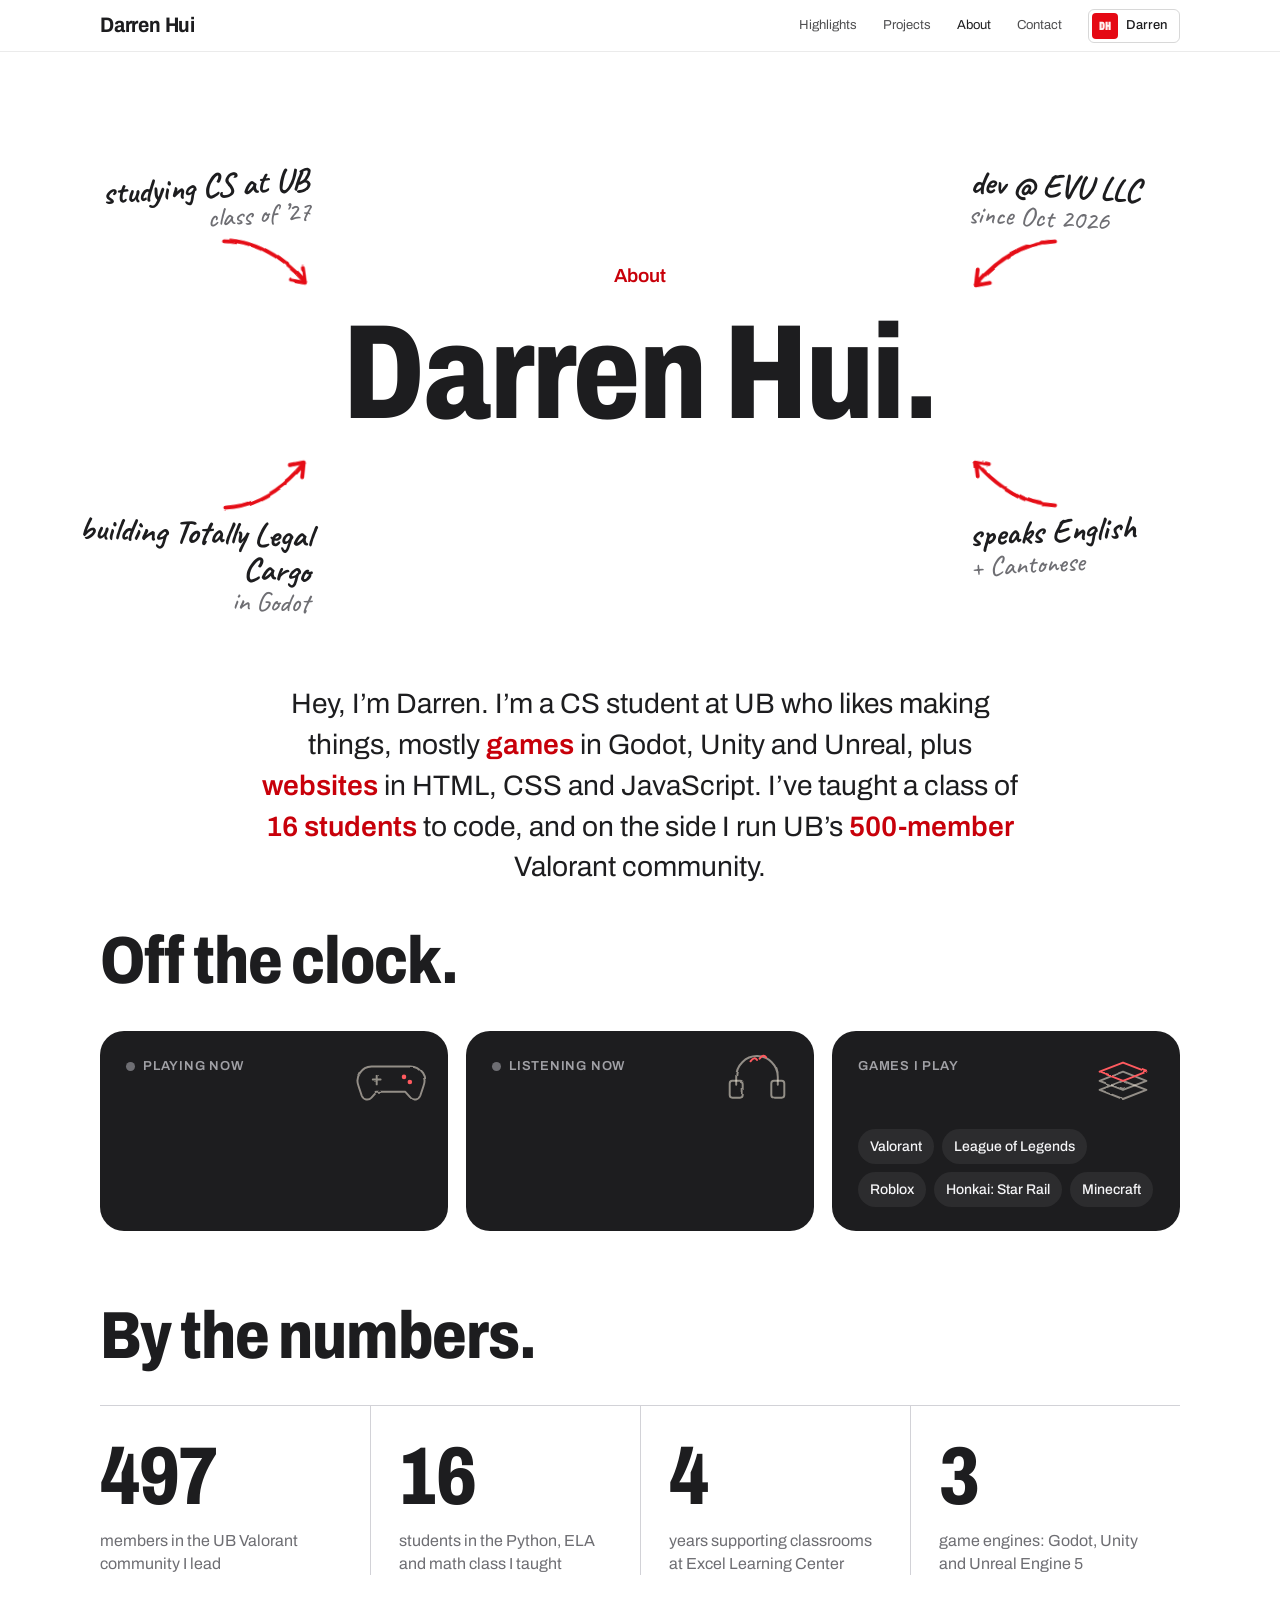
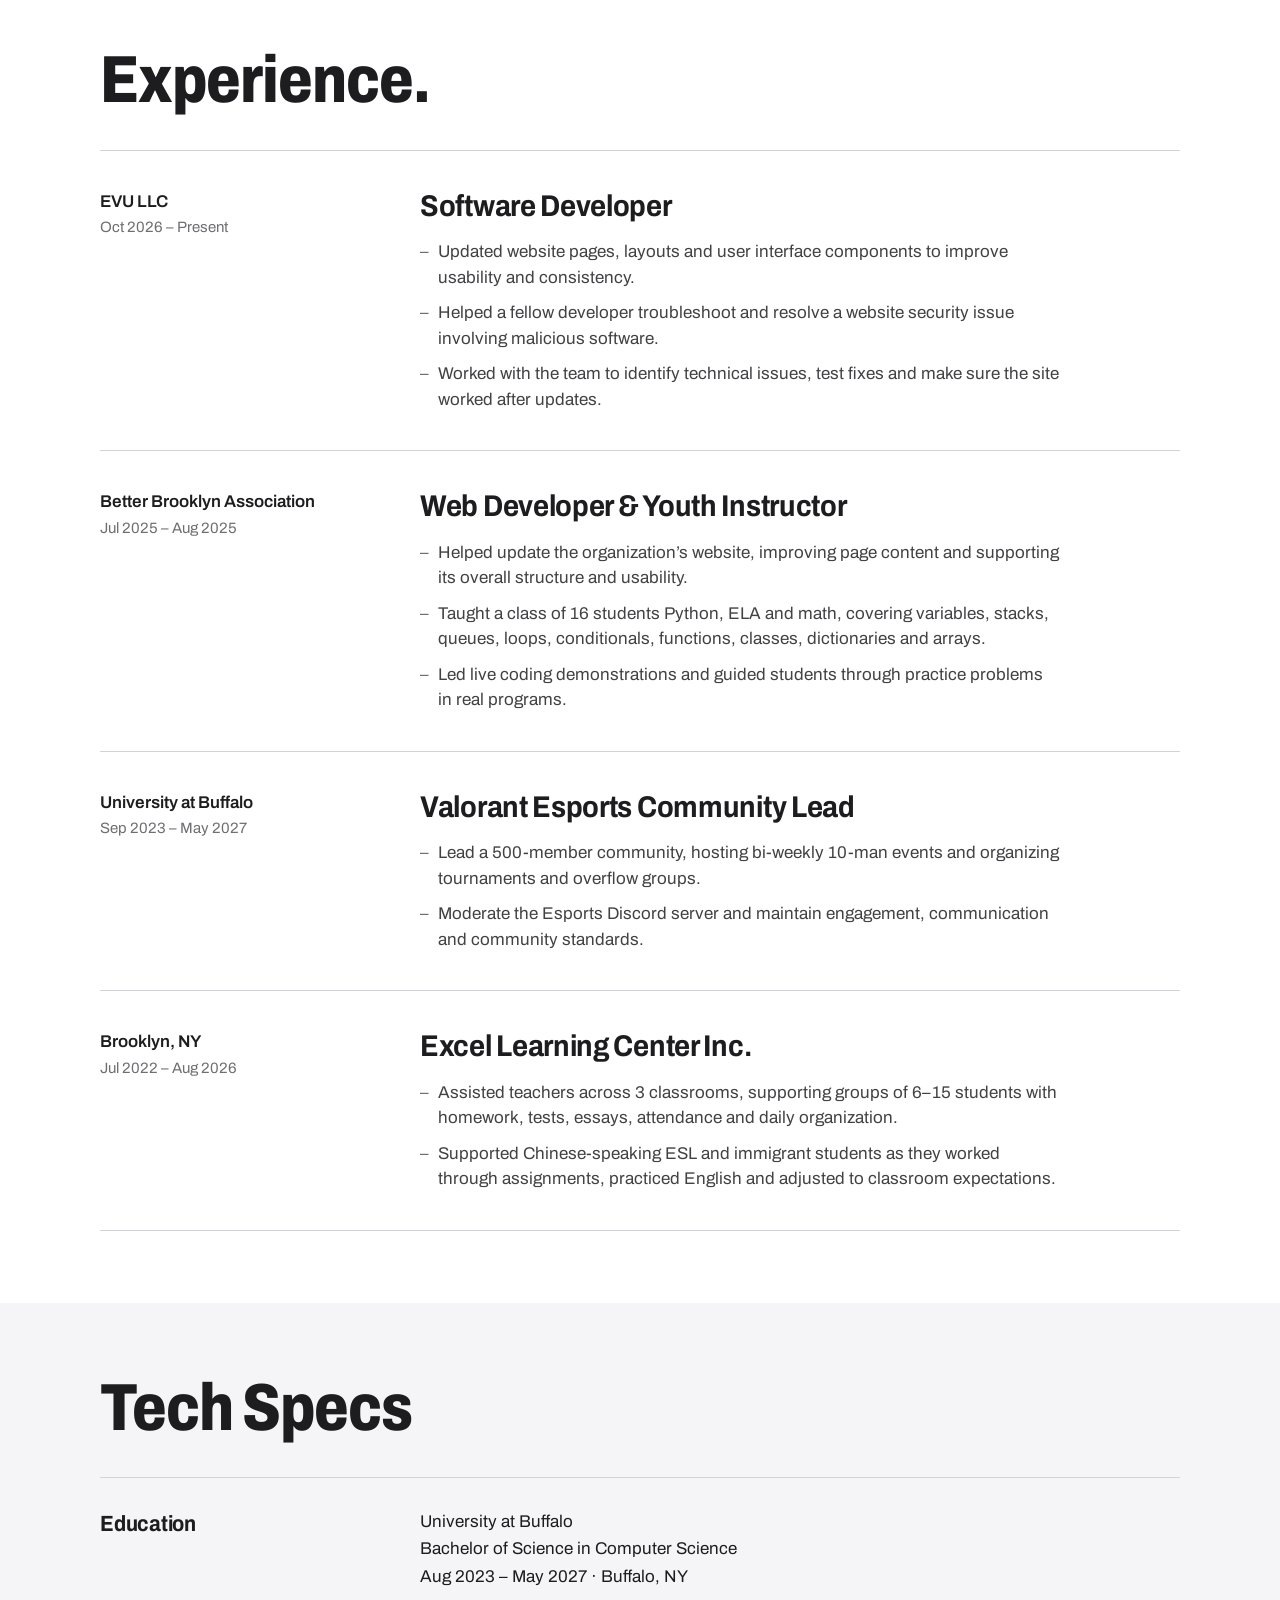
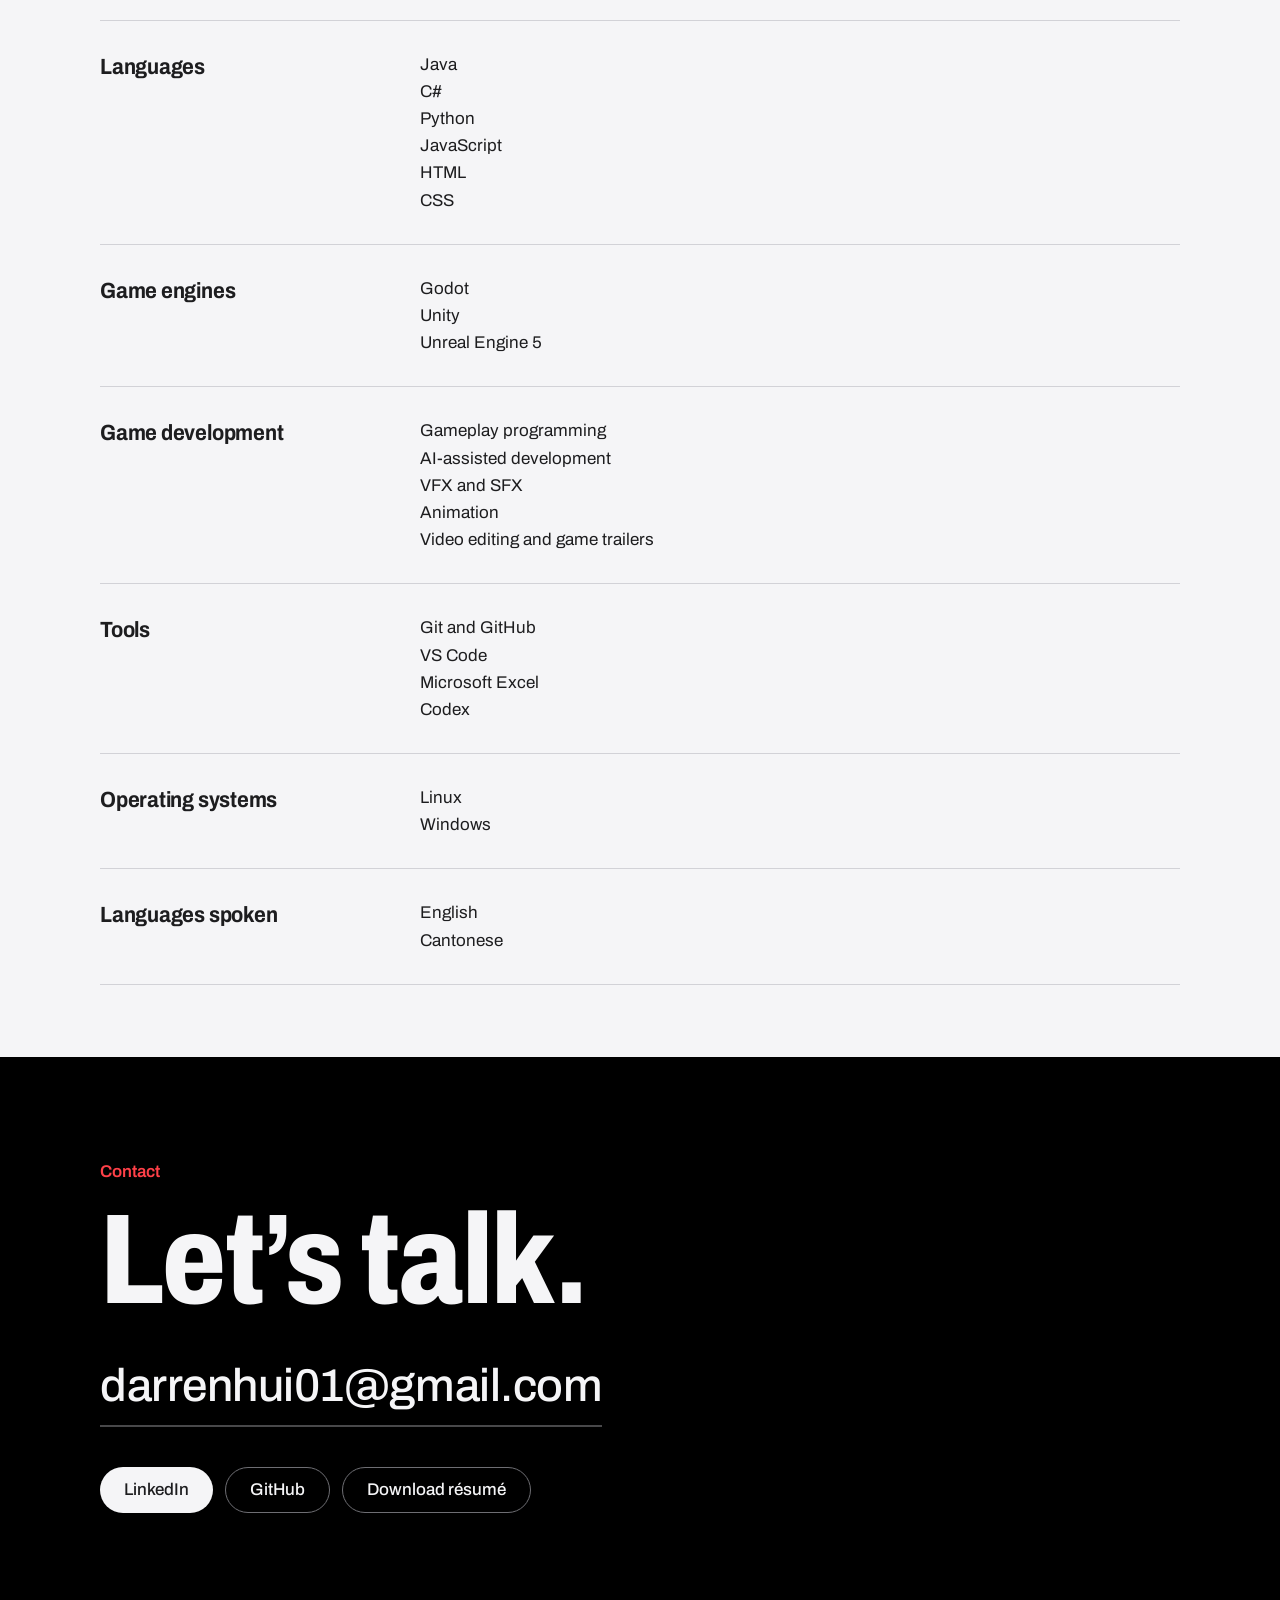
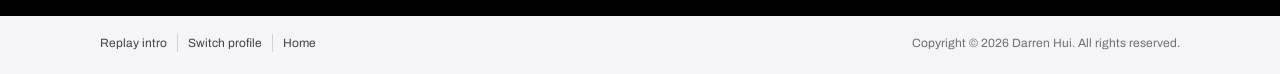
==== about.html @ 10cac053 "Remember the last game from the Worker every minute instead of GitHub's timer" ====
<!DOCTYPE html>
<html lang="en">
<head>
  <meta charset="UTF-8">
  <meta name="viewport" content="width=device-width, initial-scale=1">
  <title>Portsite</title>
  <meta name="description" content="Experience, skills and education.">
  <meta name="theme-color" content="#ffffff">
  <link rel="icon" href="data:image/svg+xml,%3Csvg xmlns='http://www.w3.org/2000/svg' viewBox='0 0 100 100'%3E%3Crect x='19' y='18' width='62' height='44' rx='5' fill='none' stroke='%23e50914' stroke-width='8'/%3E%3Cpath d='M5 71 H95 L89 82 H11 Z' fill='%23e50914'/%3E%3C/svg%3E">
  <link rel="preconnect" href="https://fonts.googleapis.com">
  <link rel="preconnect" href="https://fonts.gstatic.com" crossorigin>
  <link href="https://fonts.googleapis.com/css2?family=Archivo:wdth,wght@62..125,100..900&family=Caveat:wght@500;700&display=swap" rel="stylesheet">
  <link rel="stylesheet" href="styles.css?v=49">
</head>
<body class="page-about site-ready">
  <div id="site" class="site">
    <nav class="nav" id="nav" aria-label="Main">
      <div class="nav-inner">
        <a class="nav-title" href="index.html" data-name data-home-link>Profile</a>
        <div class="nav-right">
          <button class="nav-toggle" id="navToggle" type="button" aria-expanded="false" aria-controls="navLinks" aria-label="Show sections">
            <svg viewBox="0 0 16 16" aria-hidden="true"><path d="M3 6l5 5 5-5"/></svg>
          </button>
          <ul class="nav-links" id="navLinks">
            <li><a href="index.html#highlights" data-home-link="#highlights">Highlights</a></li>
            <li><a href="index.html#projects" data-home-link="#projects">Projects</a></li>
            <li><a href="about.html" aria-current="page">About</a></li>
            <li><a href="#contact">Contact</a></li>
          </ul>
          <a class="person-chip" id="personChip" href="index.html?pick" aria-label="Switch profile">
            <span class="avatar avatar-sm" id="chipAvatar"></span>
            <span class="person-chip-label" id="chipLabel"></span>
          </a>
        </div>
      </div>
    </nav>

    <main>
      <section class="a-hero" data-theme="light">
        <div class="wrap">
          <!-- your name in the middle, handwritten notes pointing at it from the corners -->
          <div class="a-sketch" id="aboutSketch">
            <p class="eyebrow a-eyebrow">About</p>
            <h1 class="hero-title a-name" id="aboutName"></h1>
          </div>
          <p class="a-story" id="aboutStory"></p>
        </div>
      </section>

      <!-- OFF THE CLOCK: live game + music from Discord, and the games played -->
      <section class="a-fun" data-theme="light" id="funSection">
        <div class="wrap">
          <h2 class="h2 reveal">Off the clock.</h2>
          <div class="fun-grid">
            <article class="fun-card reveal" id="funPlaying" hidden>
              <svg class="fun-doodle" viewBox="0 0 120 92" aria-hidden="true"><g filter="url(#boil)"><path d="M30 30H90A22 22 0 0 1 110 60L105 75A9 9 0 0 1 90 78L82 69H38L30 78A9 9 0 0 1 15 75L10 60A22 22 0 0 1 30 30Z"/><path d="M38 44V56M32 50H44"/><circle class="fill" cx="80" cy="46" r="3.5"/><circle class="fill" cx="89" cy="54" r="3.5"/></g></svg>
              <p class="fun-label"><span class="fun-dot"></span><span id="funPlayingLabel">Playing now</span></p>
              <div class="fun-main">
                <img class="fun-art" id="funGameArt" alt="" hidden>
                <div>
                  <p class="fun-title" id="funGame"></p>
                  <p class="fun-sub" id="funGameSub"></p>
                </div>
              </div>
            </article>
            <article class="fun-card reveal" id="funListening" style="--d:.08s" hidden>
              <svg class="fun-doodle" viewBox="0 0 120 92" aria-hidden="true"><g filter="url(#boil)"><path d="M28 58V46A32 32 0 0 1 92 46V58"/><path d="M22 52H34A4 4 0 0 1 38 56V74A4 4 0 0 1 34 78H22A4 4 0 0 1 18 74V56A4 4 0 0 1 22 52Z"/><path d="M86 52H98A4 4 0 0 1 102 56V74A4 4 0 0 1 98 78H86A4 4 0 0 1 82 74V56A4 4 0 0 1 86 52Z"/><path class="accent" d="M50 22Q56 14 60 20M64 18Q70 10 74 16"/></g></svg>
              <p class="fun-label"><span class="fun-dot"></span><span id="funSongLabel">Listening now</span></p>
              <a class="fun-main fun-song" id="funSongLink" target="_blank" rel="noopener">
                <img class="fun-art fun-cover" id="funCover" alt="" hidden>
                <div>
                  <p class="fun-title fun-title-sm" id="funSong"></p>
                  <p class="fun-sub" id="funArtist"></p>
                </div>
              </a>
              <div class="fun-progress" id="funProgress" hidden><span id="funProgressBar"></span></div>
              <p class="fun-times" id="funTimes" hidden><span id="funElapsed"></span><span id="funDuration"></span></p>
            </article>
            <article class="fun-card reveal" id="funGames" style="--d:.16s">
              <svg class="fun-doodle" viewBox="0 0 120 92" aria-hidden="true"><g filter="url(#boil)"><path d="M24 66L60 80L96 66L60 52Z"/><path d="M24 52L60 66L96 52L60 38Z"/><path class="accent" d="M24 38L60 52L96 38L60 24Z"/></g></svg>
              <p class="fun-label">Games I play</p>
              <ul class="fun-games" id="funGamesList"></ul>
            </article>
          </div>
        </div>
      </section>

      <section class="a-numbers" data-theme="light" id="statsSection">
        <div class="wrap">
          <h2 class="h2 reveal">By the numbers.</h2>
          <div class="stats" id="stats"></div>
        </div>
      </section>

      <section class="a-exp" id="experience" data-theme="light">
        <div class="wrap">
          <h2 class="h2 reveal">Experience.</h2>
          <ol class="exp" id="exp"></ol>
        </div>
      </section>

      <section class="a-specs" id="specs" data-theme="light">
        <div class="wrap">
          <h2 class="h2 reveal">Tech Specs</h2>
          <dl class="spec-table" id="specTable"></dl>
        </div>
      </section>

      <section class="contact" id="contact" data-theme="dark">
        <div class="wrap reveal">
          <p class="eyebrow eyebrow-dark">Contact</p>
          <h2 class="contact-title">Let’s talk.</h2>
          <a class="contact-email" id="contactEmail" href="#"></a>
          <div class="contact-links" id="contactLinks"></div>
        </div>
      </section>
    </main>

    <footer class="footer">
      <div class="wrap footer-inner">
        <div class="footer-links">
          <a href="index.html?intro">Replay intro</a>
          <a href="index.html?pick">Switch profile</a>
          <a href="index.html" data-home-link>Home</a>
        </div>
        <p id="copyright"></p>
      </div>
    </footer>
  </div>

  <script src="data.js?v=49"></script>
  <script src="script.js?v=49"></script>
</body>
</html>
---- styles.css ----
/* =========================================================
   Darren Hui — personal site
   Intro + side picker: Netflix.   Pages: Apple.
   ========================================================= */

:root {
  --red: #e50914;
  --red-hover: #f6121d;
  --red-text: #c8000a;
  --ink: #1d1d1f;
  --ink-2: #6e6e73;
  --line: #d2d2d7;
  --paper: #ffffff;
  --paper-2: #f5f5f7;
  --night: #000000;
  --night-ink: #f5f5f7;
  --night-2: #a1a1a6;
  --night-3: #1d1d1f;
  --nf: #141414;
  --font: "Archivo", -apple-system, BlinkMacSystemFont, "Segoe UI", Roboto, "Helvetica Neue", Arial, sans-serif;
  --ease: cubic-bezier(.2, .8, .2, 1);
  --nav-h: 52px;
  --wide: 1080px;
  --gutter: max(22px, calc((100vw - var(--wide)) / 2));
}

*, *::before, *::after { box-sizing: border-box; }
html { scroll-behavior: smooth; scroll-padding-top: var(--nav-h); -webkit-text-size-adjust: 100%; }
body {
  margin: 0;
  background: var(--paper);
  color: var(--ink);
  font-family: var(--font);
  font-size: 17px;
  line-height: 1.5;
  -webkit-font-smoothing: antialiased;
  -moz-osx-font-smoothing: grayscale;
}
body.intro-active, body.modal-open { overflow: hidden; }
h1, h2, h3, p, ul, ol, dl, dd, figure { margin: 0; padding: 0; }
ul, ol { list-style: none; }
a { color: inherit; text-decoration: none; }
button { font: inherit; color: inherit; background: none; border: 0; padding: 0; cursor: pointer; }
img, video, svg { display: block; }
[hidden] { display: none !important; }
:focus-visible { outline: 2px solid var(--red); outline-offset: 3px; border-radius: 4px; }

.wrap { width: 100%; max-width: calc(var(--wide) + 44px); margin: 0 auto; padding: 0 22px; }

/* ---------- type ---------- */
.h2 {
  font-size: clamp(38px, 5.2vw, 68px);
  font-weight: 800;
  font-stretch: 82%;
  line-height: 1;
  letter-spacing: -.015em;
}
.lede { font-size: clamp(19px, 1.7vw, 22px); color: var(--ink-2); margin-top: 12px; }
.eyebrow {
  display: flex; align-items: center; gap: 10px;
  font-size: 17px; font-weight: 600;
  color: var(--red-text);
  margin-bottom: 18px;
}
.eyebrow-dark { color: #ff4048; }
.swatch { width: 12px; height: 12px; border-radius: 3px; background: var(--side, var(--red)); }

/* ---------- buttons & links ---------- */
.btn {
  display: inline-flex; align-items: center; justify-content: center;
  border-radius: 980px;
  padding: 12px 24px;
  font-size: 17px; font-weight: 500; line-height: 1.2;
  white-space: nowrap;
  transition: background-color .2s, color .2s, border-color .2s;
}
.btn-red { background: var(--red); color: #fff; }
.btn-red:hover { background: var(--red-hover); }
.btn-ghost { border: 1px solid var(--ink); color: var(--ink); }
.btn-ghost:hover { background: var(--ink); color: #fff; }
.btn-light { background: var(--night-ink); color: var(--ink); }
.btn-light:hover { background: #fff; }
.btn-ghost-dark { border: 1px solid #6e6e73; color: var(--night-ink); }
.btn-ghost-dark:hover { border-color: var(--night-ink); }

.link { color: var(--red-text); font-size: 17px; display: inline-flex; align-items: center; gap: 3px; }
.link::after { content: "›"; font-size: 1.3em; line-height: 0; transform: translateY(-.04em); }
.link:hover { text-decoration: underline; text-underline-offset: 3px; }

.reveal { opacity: 0; transform: translateY(32px); transition: opacity .9s var(--ease) var(--d, 0s), transform .9s var(--ease) var(--d, 0s); }
.reveal.in { opacity: 1; transform: none; }

/* =========================================================
   INTRO — logo sting
   ========================================================= */
.intro { position: fixed; inset: 0; z-index: 100; background: #000; overflow: hidden; transition: opacity .5s ease; }
.intro.done { opacity: 0; pointer-events: none; }
.intro-stage { position: absolute; inset: 0; display: grid; place-items: center; }
/* intro: a hand-drawn laptop. The lid opens in four drawn frames (like cel animation),
   the screen powers on like an old monitor, types "Welcome", then we zoom into it. */
.chalk { fill: none; stroke: #f4ecdc; stroke-width: 4; stroke-linecap: round; stroke-linejoin: round; }
.chalk.thin { stroke-width: 2.6; opacity: .75; }
.keys { stroke-dasharray: 9 5; }
.rig { width: clamp(300px, 52vw, 680px); transform-origin: 50% 45%; opacity: 0; transform: translateY(18px); transition: opacity .5s ease, transform .5s var(--ease); }
.rig.in { opacity: 1; transform: none; }
.laptop { display: block; width: 100%; height: auto; overflow: visible; }
.lid { display: none; }
.rig[data-frame="0"] .f0, .rig[data-frame="1"] .f1, .rig[data-frame="2"] .f2, .rig[data-frame="3"] .f3 { display: inline; }
.rig.settle .laptop { animation: settle .32s steps(1) both; }
@keyframes settle { 0% { transform: translateY(-5px); } 34% { transform: translateY(2px); } 67%, 100% { transform: none; } }
.led { fill: #3a3a3c; }
.rig.power .led { fill: #ff3b45; }
.crt { opacity: 0; transform-box: fill-box; transform-origin: center; transform: scale(0, .02); }
.rig.power .crt { animation: crt .7s steps(7, end) forwards; }
@keyframes crt {
  0%   { opacity: 1; transform: scale(0, .02); }
  35%  { opacity: 1; transform: scale(1, .02); }
  70%  { opacity: 1; transform: scale(1, 1); }
  100% { opacity: 0; transform: scale(1, 1); }
}
.screen-text { font-family: var(--font); font-weight: 600; font-size: 21px; fill: #f5f5f7; letter-spacing: -.01em; }
.screen-text .cursor { fill: #ff3b45; animation: flipA .9s steps(1) infinite; }
.rig.zoom { transform: scale(var(--zoom, 6)); transition: transform 1.05s cubic-bezier(.7, 0, .84, 0); }
.rig.zoom .boil-g { filter: none; opacity: 0; transition: opacity .55s ease .15s; }
@keyframes flipA { 0% { opacity: 1; } 50% { opacity: 0; } }
@keyframes flipB { 0% { opacity: 0; } 50% { opacity: 1; } }
.skip-intro {
  position: absolute; right: 4vw; bottom: 9vh;
  padding: 12px 26px;
  background: rgba(20, 20, 20, .55);
  border: 1px solid rgba(255, 255, 255, .75);
  border-radius: 4px;
  color: #fff; font-weight: 600; font-size: 16px;
  opacity: 0; transform: translateY(8px);
  transition: opacity .4s, transform .4s var(--ease), background .2s;
}
.skip-intro.show { opacity: 1; transform: none; }
.skip-intro:hover { background: rgba(255, 255, 255, .15); }

/* =========================================================
   PICKER — "Welcome" → "Who do you want to look at?"
   ========================================================= */
.picker {
  position: fixed; inset: 0; z-index: 90;
  display: flex; flex-direction: column;
  background: #000;
  color: #fff;
  opacity: 0;
  transition: opacity .5s ease, background-color 1s ease, transform .8s var(--ease);
}
.picker.show { opacity: 1; }
.picker.stage2 { background: var(--nf); }
.picker.leaving { opacity: 0; transform: scale(1.05); pointer-events: none; }
.picker.instant .welcome, .picker.instant .picker-q, .picker.instant .people li, .picker.instant .picker-top { transition: none !important; }

.picker-top { padding: 24px 4vw; opacity: 0; transition: opacity .7s ease .3s; }
.picker.stage2 .picker-top { opacity: 1; }
.mark { width: 44px; height: auto; overflow: visible; }

.picker-center {
  flex: 1;
  display: flex; flex-direction: column; align-items: center; justify-content: center;
  padding: 0 4vw 9vh;
  text-align: center;
}
.welcome {
  font-size: clamp(30px, 3.4vw, 54px);
  font-weight: 600;
  letter-spacing: -.01em;
  line-height: 1.1;
  opacity: 0;
  filter: blur(10px);
  transform: translateY(var(--dy, 0)) scale(var(--ws, 2));
  transition: transform 1.1s cubic-bezier(.65, 0, .25, 1), opacity 1s ease, filter 1s ease;
}
.picker.show .welcome { opacity: 1; filter: none; }
.picker.matched .welcome { filter: none; transition: transform 1.1s cubic-bezier(.65, 0, .25, 1), opacity .2s ease; }
.picker.stage2 .welcome { transform: none; }
.picker-q {
  margin-top: 10px;
  font-size: clamp(17px, 1.5vw, 22px);
  color: #b3b3b3;
  opacity: 0; transform: translateY(10px);
  transition: opacity .6s ease .5s, transform .6s var(--ease) .5s;
}
.picker.stage2 .picker-q { opacity: 1; transform: none; }

.people {
  display: flex; flex-wrap: wrap; justify-content: center;
  gap: clamp(16px, 2vw, 30px);
  margin-top: clamp(28px, 3.4vw, 48px);
}
.people li {
  opacity: 0; transform: translateY(14px);
  transition: opacity .6s ease, transform .6s var(--ease);
  transition-delay: calc(.65s + var(--i) * .08s);
}
.picker.stage2 .people li { opacity: 1; transform: none; }
.person-btn { display: flex; flex-direction: column; align-items: center; gap: 14px; color: #808080; transition: color .2s; }
.person-btn .avatar {
  width: clamp(96px, 10.5vw, 160px);
  outline: 3px solid transparent;
  transition: outline-color .2s, transform .35s var(--ease);
}
.person-btn:hover, .person-btn:focus-visible { color: #e5e5e5; outline: none; }
.person-btn:hover .avatar, .person-btn:focus-visible .avatar { outline-color: #fff; }
.person-name { font-size: clamp(14px, 1.3vw, 19px); }
.picker.leaving .person-btn.picked .avatar { transform: scale(1.15); }
.picker.leaving .person-btn:not(.picked) { opacity: .15; transition: opacity .3s; }

/* avatars: the person's photo, or their initials until a photo is added */
.avatar {
  position: relative;
  display: grid; place-items: center;
  aspect-ratio: 1;
  border-radius: 6px;
  overflow: hidden;
  background: var(--side, var(--red));
  isolation: isolate;
}
.avatar .mono {
  font-weight: 900; font-stretch: 62%;
  font-size: 2.6em;
  color: rgba(255, 255, 255, .95);
  letter-spacing: .02em;
  line-height: 1;
}
.person-btn .avatar .mono { font-size: clamp(40px, 4.6vw, 72px); }
.avatar img {
  position: absolute; inset: 0; width: 100%; height: 100%;
  object-fit: cover;
}
.avatar-sm { width: 26px; border-radius: 4px; }
.avatar-sm .mono { font-size: 12px; }

/* =========================================================
   SITE
   ========================================================= */
.page-home .site { visibility: hidden; }
body.site-ready .site { visibility: visible; }
.page-home.site-ready .site { animation: siteIn .8s ease; }
@keyframes siteIn { from { opacity: 0; } }

/* ---------- nav (Apple local nav) ---------- */
.nav {
  position: sticky; top: 0; z-index: 50;
  height: var(--nav-h);
  background: rgba(255, 255, 255, .8);
  -webkit-backdrop-filter: saturate(180%) blur(20px);
  backdrop-filter: saturate(180%) blur(20px);
  border-bottom: 1px solid rgba(0, 0, 0, .08);
  color: var(--ink);
  transition: background-color .35s, color .35s, border-color .35s;
}
.nav.dark { background: rgba(22, 22, 23, .8); color: var(--night-ink); border-color: rgba(255, 255, 255, .08); }
.nav-inner {
  max-width: calc(var(--wide) + 44px); height: 100%;
  margin: 0 auto; padding: 0 22px;
  display: flex; align-items: center; justify-content: space-between;
}
.nav-title { font-size: 21px; font-weight: 700; font-stretch: 90%; letter-spacing: -.01em; }
.nav-right { display: flex; align-items: center; gap: 26px; }
.nav-links { display: flex; gap: 26px; font-size: 13px; }
.nav-links a { opacity: .78; transition: opacity .2s; }
.nav-links a:hover, .nav-links a[aria-current="page"] { opacity: 1; }
.nav-toggle { display: none; width: 28px; height: 28px; place-items: center; }
.nav-toggle svg { width: 16px; height: 16px; fill: none; stroke: currentColor; stroke-width: 1.6; stroke-linecap: round; stroke-linejoin: round; transition: transform .3s var(--ease); }
.person-chip {
  display: inline-flex; align-items: center; gap: 8px;
  padding: 3px 12px 3px 3px;
  border-radius: 6px;
  font-size: 13px; font-weight: 500;
  border: 1px solid rgba(127, 127, 127, .3);
  transition: border-color .2s;
}
.person-chip:hover { border-color: currentColor; }

/* ---------- media slots (real image / video, or a title card until one is added) ---------- */
.media {
  position: relative;
  width: 100%; height: 100%;
  background: var(--c, #222);
  color: #f5f5f7;
  overflow: hidden;
  container-type: inline-size;
}
.media-card {
  position: absolute; inset: 0; z-index: 2;
  text-align: left;
  display: flex; flex-direction: column; justify-content: space-between;
  padding: max(16px, 5cqi);
}
.mc-meta { font-size: clamp(12px, 2.1cqi, 17px); font-weight: 500; opacity: .72; }
.mc-title {
  font-size: clamp(30px, 10.5cqi, 150px);
  font-weight: 800; font-stretch: 68%;
  line-height: .88;
  text-transform: uppercase;
  letter-spacing: .005em;
  max-width: 14ch;
}
.media img, .media video { position: absolute; inset: 0; z-index: 1; width: 100%; height: 100%; object-fit: cover; }
.media video { opacity: 0; transition: opacity .4s; }
.media.playing video { opacity: 1; }
.media.has-image .motif, .media.has-image .media-card { display: none; }
.media-img { animation: kenburns 22s ease-in-out infinite alternate; }
@keyframes kenburns { to { transform: scale(1.09) translate(-1.5%, -1%); } }

/* Apple TV–style tilt on hover */
.tilt {
  position: relative;
  transform: perspective(1100px) rotateX(var(--rx, 0deg)) rotateY(var(--ry, 0deg)) scale(var(--ts, 1));
  transition: transform .6s var(--ease), box-shadow .6s var(--ease);
}
.tilt.hovering { --ts: 1.025; transition: transform .15s ease-out, box-shadow .6s var(--ease); box-shadow: 0 34px 60px -26px rgba(0, 0, 0, .6); }
/* ---------- doodles: hand-drawn sketches on each card until a picture is added ---------- */
.doodle { position: absolute; right: 2%; top: 3%; width: 60%; height: auto; overflow: visible; color: #f4ecdc; pointer-events: none; }
.lu-media .doodle { width: 104%; right: -2%; top: 13%; }
.media.has-image .doodle { display: none; }
.ink { stroke: currentColor; stroke-width: 3.2; stroke-linecap: round; stroke-linejoin: round; }
.ink:not([fill]) { fill: none; }
.ink.thin { stroke-width: 2.2; }
.ink.red { stroke: #ff5a5f; }
.hand { font-family: "Caveat", "Comic Sans MS", cursive; font-weight: 700; fill: currentColor; }
.hand.red-fill { fill: #ff5a5f; }

/* lines draw themselves on when the card scrolls into view */
.media .draw { stroke-dasharray: 1; stroke-dashoffset: 1; transition: stroke-dashoffset 1s cubic-bezier(.5, 0, .3, 1); }
.media.drawn .draw { stroke-dashoffset: 0; }

/* little held-frame loops, like a flipbook */
.fa { animation: flipA .5s steps(1) infinite; }
.fb { animation: flipB .5s steps(1) infinite; }
.fa.slow, .fb.slow { animation-duration: 3.4s; }
.jig-slow { transform-box: fill-box; transform-origin: 50% 100%; animation: jig 3s steps(1) infinite; }
@keyframes jig { 0%, 70% { transform: none; } 74% { transform: rotate(-2.5deg); } 78% { transform: rotate(2deg) translateY(-3px); } 82% { transform: rotate(-1.5deg); } 86% { transform: none; } }
.doodle-crate .fa { animation: marks 3s steps(1) infinite; }
@keyframes marks { 0% { opacity: 0; } 72% { opacity: 1; } 86% { opacity: 0; } }
.blink { transform-box: fill-box; transform-origin: center; animation: blink 3.4s steps(1) infinite; }
@keyframes blink { 0%, 90% { transform: none; } 92% { transform: scaleY(.1); } 96% { transform: none; } }
.beat { transform-box: fill-box; transform-origin: center; animation: beat 1.1s steps(1) infinite; }
@keyframes beat { 0% { transform: scale(1); } 14% { transform: scale(1.12); } 28% { transform: scale(1); } 42% { transform: scale(1.07); } 56% { transform: scale(1); } }
.hop { animation: hop 2.6s steps(1) infinite; }
@keyframes hop { 0% { transform: translate(250px, 212px); } 25% { transform: translate(180px, 214px); } 50% { transform: translate(186px, 220px); } 75% { transform: translate(270px, 150px); } }
.hop2 { animation: hop2 3.4s steps(1) infinite; }
@keyframes hop2 { 0% { transform: translate(262px, 128px); } 25% { transform: translate(128px, 196px); } 50% { transform: translate(292px, 204px); } 75% { transform: translate(206px, 150px); } }
.bob { animation: bob 1.6s steps(1) infinite; }
@keyframes bob { 0% { transform: translateY(0); } 50% { transform: translateY(-6px); } }
.check { stroke: #ff5a5f; stroke-width: 3.6; stroke-dasharray: 1; stroke-dashoffset: 1; animation: check calc(var(--n, 4) * .5s + 2.6s) steps(3, end) infinite; animation-delay: calc(var(--k) * .5s); }
@keyframes check { 0% { stroke-dashoffset: 1; } 8%, 80% { stroke-dashoffset: 0; } 88%, 100% { stroke-dashoffset: 1; } }
.ready { opacity: 0; animation: ready 5s steps(1) infinite; animation-delay: calc(var(--i) * .2s); }
@keyframes ready { 0% { opacity: 0; } 12% { opacity: 1; } 82% { opacity: 0; } }
.gg { opacity: 0; transform-box: fill-box; transform-origin: center; animation: gg 5s steps(1) infinite; }
@keyframes gg { 0% { opacity: 0; } 50% { opacity: 1; transform: rotate(-10deg) scale(1.2); } 54% { transform: rotate(-6deg); } 80% { opacity: 0; } }
.bracket-line { stroke-dasharray: 1; stroke-dashoffset: 1; animation: bracket 5.5s steps(12, end) infinite; }
@keyframes bracket { 0% { stroke-dashoffset: 1; opacity: 1; } 55%, 88% { stroke-dashoffset: 0; opacity: 1; } 100% { stroke-dashoffset: 0; opacity: 0; } }
.trophy { opacity: 0; transform-box: fill-box; transform-origin: 50% 100%; animation: trophy 5.5s steps(1) infinite; }
@keyframes trophy { 0% { opacity: 0; } 56% { opacity: 1; transform: rotate(-8deg) scale(1.15); } 60% { transform: rotate(-3deg); } 90% { opacity: 0; } }
.d20-die { cursor: pointer; pointer-events: auto; transform-box: fill-box; transform-origin: center; }
.d20-die.rolling { animation: d20roll .72s steps(9, end); }
@keyframes d20roll { 0% { transform: translateY(0) rotate(0deg); } 30% { transform: translateY(-28px) rotate(150deg); } 60% { transform: translateY(-8px) rotate(280deg); } 100% { transform: translateY(0) rotate(360deg); } }
.d20-result { opacity: 0; transition: opacity .2s steps(1); }
.d20-result.show { opacity: 1; }
.pop { opacity: 0; transform-box: fill-box; transform-origin: 20% 100%; animation: pop 6s steps(1) infinite; animation-delay: calc(var(--i) * .9s); }
@keyframes pop { 0% { opacity: 0; } 4% { opacity: 1; transform: scale(1.08); } 8% { transform: none; } 72% { opacity: 0; } }

/* ---------- hero ---------- */
.hero, .a-hero { background: var(--paper); padding: clamp(72px, 13vh, 150px) 0 clamp(64px, 10vh, 120px); }
.hero-grid { display: grid; grid-template-columns: 1fr; gap: 56px; align-items: end; }
.hero-grid.with-photo { grid-template-columns: 1.35fr 1fr; }
.hero-title {
  font-size: clamp(54px, 8.8vw, 132px);
  font-weight: 800; font-stretch: 78%;
  line-height: .93;
  letter-spacing: -.012em;
}
.hero-sub {
  max-width: 620px;
  margin-top: 26px;
  font-size: clamp(19px, 1.75vw, 23px);
  line-height: 1.42;
  color: var(--ink-2);
}
.hero-actions { display: flex; flex-wrap: wrap; align-items: center; gap: 16px 28px; margin-top: 38px; }
.hero-photo { aspect-ratio: 4 / 5; border-radius: 18px; overflow: hidden; background: var(--paper-2); }
.hero-photo img { width: 100%; height: 100%; object-fit: cover; }
.swap { animation: swap .6s var(--ease); }
@keyframes swap { from { opacity: 0; transform: translateY(12px); } }

/* ---------- highlights gallery ---------- */
.highlights { background: var(--night); color: var(--night-ink); padding: clamp(90px, 13vh, 140px) 0 clamp(64px, 10vh, 100px); }
.hl-head { display: flex; flex-wrap: wrap; align-items: flex-end; justify-content: space-between; gap: 24px; margin-bottom: 44px; }
.segmented { display: inline-flex; gap: 2px; padding: 4px; border-radius: 980px; background: var(--night-3); }
.segmented button {
  padding: 8px 16px; border-radius: 980px;
  font-size: 14px; font-weight: 500;
  color: var(--night-2);
  transition: background-color .25s, color .25s;
}
.segmented button:hover { color: var(--night-ink); }
.segmented button[aria-pressed="true"] { background: var(--night-ink); color: var(--ink); }
.segmented-light { background: rgba(0, 0, 0, .06); }
.tabs-row { display: flex; align-items: center; gap: 14px; margin-bottom: 30px; }
.hand-note { font-family: "Caveat", cursive; font-weight: 700; font-size: 25px; color: var(--red-text); transform: rotate(-4deg); white-space: nowrap; }
.segmented-light button { color: var(--ink-2); }
.segmented-light button:hover { color: var(--ink); }
.segmented-light button[aria-pressed="true"] { background: #fff; color: var(--ink); box-shadow: 0 1px 4px rgba(0, 0, 0, .12); }

.gallery {
  position: relative;
  display: flex; gap: 22px;
  overflow-x: auto;
  scroll-snap-type: x mandatory;
  scroll-padding: 0 var(--gutter);
  padding: 0 var(--gutter);
  scrollbar-width: none;
  overscroll-behavior-x: contain;
}
.gallery::-webkit-scrollbar { display: none; }
.gallery::after { content: ""; flex: 0 0 1px; margin-left: calc(var(--gutter) - 23px); }
.slide { flex: 0 0 min(84vw, 980px); scroll-snap-align: start; }
.slide-media {
  display: block; width: 100%;
  aspect-ratio: 16 / 9;
  border-radius: 18px;
  overflow: hidden;
  cursor: pointer;
}
.slide-media .media { transition: transform 1s var(--ease); }
.slide-media:hover .media { transform: scale(1.02); }
.slide-caption { margin-top: 20px; max-width: 640px; font-size: clamp(17px, 1.5vw, 20px); line-height: 1.45; color: var(--night-2); }
.slide-caption strong { color: var(--night-ink); font-weight: 600; }
.slide-more { color: #ff4048; white-space: nowrap; }
.slide-more:hover { text-decoration: underline; text-underline-offset: 3px; }

.gallery-controls { display: flex; justify-content: center; align-items: center; gap: 14px; margin-top: 40px; }
.dots { display: flex; align-items: center; gap: 12px; height: 52px; padding: 0 22px; border-radius: 980px; background: var(--night-3); }
.dot {
  position: relative;
  width: 8px; height: 8px; border-radius: 8px;
  background: #6e6e73;
  overflow: hidden;
  transition: width .4s var(--ease), background-color .3s;
}
.dot.active { width: 44px; background: #48484a; }
.dot.active::after {
  content: ""; position: absolute; inset: 0;
  background: var(--night-ink);
  transform-origin: left;
  transform: scaleX(var(--prog, 1));
}
.playpause { width: 52px; height: 52px; border-radius: 50%; background: var(--night-3); display: grid; place-items: center; color: var(--night-ink); }
.playpause svg { width: 18px; height: 18px; fill: currentColor; }
.playpause .i-play { display: none; }
.playpause.paused .i-play { display: block; }
.playpause.paused .i-pause { display: none; }

/* ---------- all projects (lineup) ---------- */
.projects { background: var(--paper-2); padding: clamp(100px, 14vh, 150px) 0; }
.lineup { display: grid; grid-template-columns: repeat(4, 1fr); gap: 40px 28px; margin-top: 56px; }
.lu-media { display: block; width: 100%; aspect-ratio: 4 / 5; border-radius: 14px; overflow: hidden; cursor: pointer; }
.lu-media .media { transition: transform .9s var(--ease); }
.lu-media:hover .media { transform: scale(1.03); }
.lu-status { margin-top: 22px; font-size: 13px; font-weight: 600; color: var(--red-text); }
.lu-title { margin-top: 4px; font-size: 24px; font-weight: 700; font-stretch: 90%; letter-spacing: -.01em; line-height: 1.15; }
.lu-meta { margin-top: 6px; font-size: 14px; color: var(--ink-2); }
.lu-line { margin-top: 14px; font-size: 16px; line-height: 1.45; }
.lu-more { font-size: 16px; }

/* ---------- about teaser ---------- */
.teaser { background: var(--paper); padding: clamp(90px, 12vh, 130px) 0; }
.teaser-grid { display: grid; grid-template-columns: 1fr 1fr; gap: 32px 60px; align-items: start; }
.teaser-text { font-size: clamp(19px, 1.7vw, 22px); color: var(--ink-2); margin-bottom: 26px; max-width: 460px; }

/* ---------- contact ---------- */
.contact { background: var(--night); color: var(--night-ink); padding: clamp(110px, 17vh, 180px) 0; }
.contact-title { font-size: clamp(60px, 10vw, 148px); font-weight: 800; font-stretch: 78%; line-height: .9; letter-spacing: -.012em; }
.contact-email {
  display: inline-block;
  margin-top: 34px;
  font-size: clamp(22px, 3.6vw, 46px);
  font-weight: 500;
  letter-spacing: -.01em;
  border-bottom: 2px solid #48484a;
  padding-bottom: 4px;
  transition: border-color .2s;
  word-break: break-all;
}
.contact-email:hover { border-color: var(--red); }
.contact-links { display: flex; flex-wrap: wrap; gap: 12px; margin-top: 40px; }

/* ---------- footer ---------- */
.footer { background: var(--paper-2); color: var(--ink-2); font-size: 12px; }
.footer-inner { display: flex; flex-wrap: wrap; justify-content: space-between; gap: 10px; padding-top: 18px; padding-bottom: 22px; }
.footer-links { display: flex; }
.footer-links > * { color: #424245; font-size: 12px; padding: 0 10px; border-left: 1px solid var(--line); }
.footer-links > *:first-child { padding-left: 0; border-left: 0; }
.footer-links > *:hover { text-decoration: underline; }

/* =========================================================
   ABOUT PAGE
   ========================================================= */
.a-story { padding: 0; }
.scrub-text {
  max-width: 980px;
  font-size: clamp(30px, 4.4vw, 60px);
  line-height: 1.12;
  font-weight: 700; font-stretch: 88%;
  letter-spacing: -.015em;
}
.scrub-text .w { color: #d2d2d7; transition: color .3s ease; }
.scrub-text .w.on { color: var(--ink); }
.scrub-text .w.hl.on { color: var(--red); }

.a-numbers { background: var(--paper); padding: 0 0 clamp(100px, 14vh, 150px); }
.stats { display: grid; grid-template-columns: repeat(4, 1fr); margin-top: 48px; border-top: 1px solid var(--line); }
.stat { padding: 30px 28px 0; border-left: 1px solid var(--line); }
.stat:first-child { padding-left: 0; border-left: 0; }
.stat-num { font-size: clamp(56px, 6.4vw, 92px); font-weight: 800; font-stretch: 76%; line-height: 1; letter-spacing: -.01em; }
.stat-cap { margin-top: 12px; font-size: 16px; line-height: 1.4; color: var(--ink-2); max-width: 230px; }

.a-exp { background: var(--paper); padding: 0 0 clamp(100px, 14vh, 150px); }
.exp { margin-top: 48px; border-top: 1px solid var(--line); }
.exp-item { display: grid; grid-template-columns: 280px 1fr; gap: 16px 40px; padding: 38px 0; border-bottom: 1px solid var(--line); }
.exp-when { font-size: 15px; color: var(--ink-2); }
.exp-org { font-size: 17px; font-weight: 600; color: var(--ink); margin-bottom: 2px; }
.exp-role { font-size: clamp(24px, 2.4vw, 30px); font-weight: 700; font-stretch: 90%; letter-spacing: -.01em; line-height: 1.15; }
.exp-points { margin-top: 16px; display: grid; gap: 10px; max-width: 640px; }
.exp-points li { position: relative; padding-left: 18px; color: #424245; }
.exp-points li::before { content: "–"; position: absolute; left: 0; color: var(--ink-2); }

.a-specs { background: var(--paper-2); padding: clamp(100px, 14vh, 150px) 0; }
.spec-table { margin-top: 48px; border-bottom: 1px solid var(--line); }
.spec-row { display: grid; grid-template-columns: 280px 1fr; gap: 12px 40px; padding: 30px 0; border-top: 1px solid var(--line); }
.spec-row dt { font-size: 22px; font-weight: 700; font-stretch: 90%; letter-spacing: -.01em; }
.spec-row dd p { line-height: 1.6; }
.spec-strong { font-weight: 600; }
.spec-muted { color: var(--ink-2); }

/* =========================================================
   MODAL
   ========================================================= */
.modal { position: fixed; inset: 0; z-index: 200; overflow-y: auto; padding: 5vh 16px; display: flex; justify-content: center; align-items: flex-start; }
.modal-backdrop { position: fixed; inset: 0; background: rgba(0, 0, 0, .7); animation: fadeIn .3s ease; }
.modal-panel {
  position: relative;
  width: min(880px, 100%);
  background: #181818;
  color: #fff;
  border-radius: 10px;
  overflow: hidden;
  box-shadow: 0 30px 90px rgba(0, 0, 0, .6);
  animation: popIn .45s cubic-bezier(.2, .9, .25, 1.03);
}
.modal.closing .modal-panel { animation: popOut .22s ease forwards; }
.modal.closing .modal-backdrop { animation: fadeOut .22s ease forwards; }
@keyframes fadeIn { from { opacity: 0; } }
@keyframes fadeOut { to { opacity: 0; } }
@keyframes popIn { from { opacity: 0; transform: translateY(30px) scale(.97); } }
@keyframes popOut { to { opacity: 0; transform: translateY(16px) scale(.98); } }
.modal-close {
  position: absolute; right: 14px; top: 14px; z-index: 3;
  width: 36px; height: 36px; border-radius: 50%;
  display: grid; place-items: center;
  background: #181818; color: #fff;
}
.modal-close:hover { background: #2f2f2f; }
.modal-close svg { width: 16px; height: 16px; fill: none; stroke: currentColor; stroke-width: 2; stroke-linecap: round; }
.modal-media { aspect-ratio: 16 / 9; }
.modal-body { display: grid; grid-template-columns: 1.7fr 1fr; gap: 36px; padding: 30px 40px 44px; }
.modal-title { font-size: clamp(28px, 3.6vw, 40px); font-weight: 800; font-stretch: 85%; line-height: 1.05; letter-spacing: -.01em; }
.modal-meta { display: flex; flex-wrap: wrap; align-items: center; gap: 12px; margin-top: 12px; font-size: 15px; font-weight: 600; }
.meta-status { color: #46d369; }
.meta-date { color: #bcbcbc; border: 1px solid rgba(255, 255, 255, .4); border-radius: 3px; padding: 0 7px; font-size: 13px; }
.modal-summary { margin-top: 18px; font-size: 18px; line-height: 1.5; color: #e5e5e5; }
.modal-points { margin-top: 18px; display: grid; gap: 10px; }
.modal-points li { position: relative; padding-left: 18px; color: #bcbcbc; }
.modal-points li::before { content: "–"; position: absolute; left: 0; color: #777; }
.modal-link { margin-top: 26px; }
.modal-facts { display: grid; gap: 14px; align-content: start; font-size: 14px; line-height: 1.5; }
.modal-facts dt { color: #777; }
.modal-facts dd { color: #ddd; }

/* =========================================================
   RESPONSIVE
   ========================================================= */
@media (max-width: 1068px) {
  .lineup { grid-template-columns: repeat(2, 1fr); }
  .stats { grid-template-columns: repeat(2, 1fr); border-top: 0; }
  .stat { border-top: 1px solid var(--line); padding: 28px 24px 32px; }
  .stat:nth-child(odd) { padding-left: 0; border-left: 0; }
  .exp-item, .spec-row { grid-template-columns: 220px 1fr; }
}

@media (max-width: 734px) {
  body { font-size: 16px; }
  .nav-title { font-size: 19px; }
  .nav-right { gap: 14px; }
  .nav-toggle { display: grid; }
  .nav-links {
    position: absolute; left: 0; right: 0; top: var(--nav-h);
    flex-direction: column; gap: 0;
    padding: 4px 22px 16px;
    background: rgba(255, 255, 255, .97);
    border-bottom: 1px solid rgba(0, 0, 0, .1);
    font-size: 17px;
    visibility: hidden; opacity: 0; transform: translateY(-6px);
    transition: opacity .25s, transform .25s var(--ease), visibility .25s;
  }
  .nav.dark .nav-links { background: rgba(22, 22, 23, .97); border-color: rgba(255, 255, 255, .08); }
  .nav-links a { display: block; padding: 12px 0; opacity: 1; border-bottom: 1px solid rgba(127, 127, 127, .2); }
  .nav-links li:last-child a { border-bottom: 0; }
  .nav.open .nav-links { visibility: visible; opacity: 1; transform: none; }
  .nav.open { background: rgba(255, 255, 255, .97); }
  .nav.dark.open { background: rgba(22, 22, 23, .97); }
  .nav.open .nav-toggle svg { transform: rotate(180deg); }

  .people { display: grid; grid-template-columns: repeat(2, auto); gap: 24px 30px; }
  .person-btn .avatar { width: 116px; }

  .hero-grid.with-photo { grid-template-columns: 1fr; }
  .hero-photo { max-width: 360px; }
  .hl-head { margin-bottom: 30px; }
  .h2 { font-size: clamp(34px, 10vw, 44px); }
  .lede, .teaser-text { font-size: 17px; }
  .hero, .a-hero { padding-top: 40px; }
  .hero-title { font-size: clamp(40px, 12vw, 56px); line-height: .95; }
  .hero-sub { font-size: 17px; margin-top: 18px; }
  .hero-actions { gap: 14px 22px; margin-top: 28px; }
  .btn { font-size: 16px; padding: 11px 20px; }
  .link { font-size: 16px; }

  .segmented { display: flex; width: 100%; }
  .segmented button { flex: 1 1 0; min-width: 0; padding: 8px 4px; font-size: 13px; white-space: nowrap; }
  .hand-note { display: none; }
  .tabs-row { margin-bottom: 24px; }
  .gallery { gap: 14px; }
  .slide { flex-basis: 86vw; }
  .slide-media { aspect-ratio: 4 / 5; border-radius: 14px; }
  .slide-media .doodle { width: 100%; right: 0; top: 12%; }
  .slide-caption { font-size: 16px; margin-top: 16px; }
  .dots { height: 44px; padding: 0 18px; }
  .playpause { width: 44px; height: 44px; }

  .lu-title { font-size: 22px; }
  .contact-title { font-size: clamp(52px, 16vw, 72px); }
  .contact-email { font-size: 20px; margin-top: 24px; }
  .contact-links .btn { flex: 1 1 auto; }
  .stat-num { font-size: 56px; }
  .exp-role { font-size: 22px; }
  .spec-row dt { font-size: 19px; }
  .scrub-text { font-size: clamp(26px, 7.6vw, 34px); }

  .lineup { grid-template-columns: 1fr; gap: 48px; }
  .lu-media { aspect-ratio: 4 / 3; }
  .teaser-grid { grid-template-columns: 1fr; }

  .stats { grid-template-columns: 1fr; }
  .stat, .stat:nth-child(odd) { padding: 26px 0; border-left: 0; }
  .exp-item, .spec-row { grid-template-columns: 1fr; gap: 10px; }
  .exp-item { padding: 30px 0; }

  .modal { padding: 0; }
  .modal-panel { border-radius: 0; min-height: 100%; }
  .modal-body { grid-template-columns: 1fr; padding: 24px 22px 40px; gap: 24px; }
}

@media (max-width: 400px) {
  .person-chip-label { display: none; }
  .person-chip { padding: 3px; }
}

@media (prefers-reduced-motion: reduce) {
  *, *::before, *::after { animation-duration: .01ms !important; animation-iteration-count: 1 !important; transition-duration: .01ms !important; }
  html { scroll-behavior: auto; }
  .reveal { opacity: 1; transform: none; }
}

.fx-defs { position: absolute; width: 0; height: 0; overflow: hidden; }
.modal-links { display: flex; flex-wrap: wrap; gap: 12px; margin-top: 26px; }
.modal-links:not(:has(a:not([hidden]))) { display: none; }
.lu-links { display: flex; flex-wrap: wrap; gap: 6px 20px; margin-top: 14px; }
.lu-links .link { font-size: 16px; }

.link-private { color: var(--ink-2); }
.link-private:hover { color: var(--red-text); }

/* "Play it / Visit" pill on cards that link to a live site */
.slide, .lu-item { position: relative; }
.try-pill {
  position: absolute; top: 14px; right: 14px; z-index: 5;
  display: inline-flex; align-items: center;
  padding: 7px 13px;
  border-radius: 980px;
  background: rgba(245, 245, 247, .94);
  color: var(--ink);
  font-size: 13px; font-weight: 600;
  box-shadow: 0 2px 10px rgba(0, 0, 0, .18);
  transition: background-color .2s, transform .2s var(--ease);
}
.try-pill:hover { background: #fff; transform: translateY(-1px); }

/* wide highlight cards: keep the big title and the sketch from overlapping */
@media (min-width: 735px) {
  .slide-media .mc-title { font-size: clamp(30px, 8.6cqi, 128px); }
  .slide-media .doodle { right: 1%; width: 55%; }
}

/* ---------- "Write with…" email chooser ---------- */
body.sheet-open { overflow: hidden; }
.mail-sheet { position: fixed; inset: 0; z-index: 400; display: flex; align-items: center; justify-content: center; padding: 16px; }
.mail-backdrop { position: absolute; inset: 0; background: rgba(0, 0, 0, .45); animation: fadeIn .2s ease; }
.mail-panel {
  position: relative;
  width: min(380px, 100%);
  background: #fff; color: var(--ink);
  border-radius: 16px;
  padding: 22px 18px 12px;
  box-shadow: 0 24px 70px rgba(0, 0, 0, .35);
  animation: popIn .3s var(--ease);
}
.mail-title { font-size: 20px; font-weight: 700; font-stretch: 90%; padding: 0 4px; }
.mail-sub { margin-top: 6px; padding: 0 4px; font-size: 14px; line-height: 1.45; color: var(--ink-2); }
.mail-sub b { color: var(--ink); font-weight: 600; word-break: break-all; }
.mail-options { display: grid; gap: 8px; margin-top: 16px; }
.mail-opt {
  display: flex; align-items: center; justify-content: space-between; gap: 10px;
  width: 100%; padding: 13px 16px;
  border-radius: 12px;
  background: var(--paper-2);
  font-size: 16px; font-weight: 500; text-align: left;
  transition: background-color .15s;
}
.mail-opt:hover, .mail-opt:focus-visible { background: #e6e6eb; }
.mail-opt small { margin-left: auto; font-size: 12px; color: var(--ink-2); }
.mail-opt:not(.mail-copy)::after { content: "↗"; color: var(--ink-2); }
.mail-cancel { width: 100%; margin-top: 8px; padding: 12px; font-size: 16px; font-weight: 600; color: var(--red-text); border-radius: 12px; }
.mail-cancel:hover { background: var(--paper-2); }
@media (max-width: 734px) {
  .mail-sheet { align-items: flex-end; padding: 10px; }
  .mail-panel { width: 100%; border-radius: 18px; animation: sheetUp .3s var(--ease); }
}
@keyframes sheetUp { from { opacity: 0; transform: translateY(40px); } }

/* repo link under highlight captions */
.slide-repo { color: var(--night-ink); white-space: nowrap; margin-left: 10px; }
.slide-repo.is-private { color: var(--night-2); }
.slide-repo:hover { text-decoration: underline; text-underline-offset: 3px; }

/* highlights: arrows + drag to swipe */
.gallery-wrap { position: relative; }
.gal-arrow {
  --media-h: calc(min(84vw, 980px) * 9 / 16);
  position: absolute; z-index: 6;
  top: calc(var(--media-h) / 2); translate: 0 -50%;
  width: 48px; height: 48px; border-radius: 50%;
  display: grid; place-items: center;
  background: rgba(66, 66, 69, .72);
  -webkit-backdrop-filter: blur(10px); backdrop-filter: blur(10px);
  color: #f5f5f7;
  transition: background-color .2s, transform .2s var(--ease), opacity .2s;
}
.gal-arrow:hover { background: rgba(96, 96, 100, .85); transform: scale(1.06); }
.gal-arrow:active { transform: scale(.96); }
.gal-arrow svg { width: 20px; height: 20px; fill: none; stroke: currentColor; stroke-width: 2.2; stroke-linecap: round; stroke-linejoin: round; }
.gal-prev { left: max(14px, calc(var(--gutter) - 66px)); }
.gal-next { right: 14px; }
@media (hover: hover) and (pointer: fine) {
  .gallery { cursor: grab; }
  .gallery.dragging { cursor: grabbing; scroll-snap-type: none; scroll-behavior: auto; user-select: none; }
  .gallery.dragging .slide-media { pointer-events: none; }
}
@media (max-width: 734px) {
  .gal-arrow { --media-h: calc(86vw * 5 / 4); width: 40px; height: 40px; }
  .gal-prev { left: 8px; }
  .gal-next { right: 8px; }
}

/* ---------- consistent placement ---------- */
/* one link block under every card: "Learn more" then the repo link */
.item-links { display: flex; flex-direction: column; align-items: flex-start; gap: 8px; margin-top: 14px; }
.item-links .link { font-size: 16px; }
.highlights .item-links .link { color: #ff4048; }
.highlights .item-links .link-private { color: var(--night-2); }
.highlights .item-links .link-private:hover { color: var(--night-ink); }
.lu-item { display: flex; flex-direction: column; }
.lu-item .item-links { margin-top: auto; padding-top: 16px; }
/* arrows sit the same distance in from both edges */
.gal-prev, .gal-next { left: auto; right: auto; }
.gal-prev { left: max(8px, calc(var(--gutter) / 2 - 24px)); }
.gal-next { right: max(8px, calc(var(--gutter) / 2 - 24px)); }
@media (max-width: 734px) {
  /* project cards are landscape on phones: keep the sketch top-right, clear of the title */
  .lu-media .doodle { width: 56%; right: 2%; top: 15%; }
}

/* ---------- sketches always sit inside a safe area of the card ----------
   (the script fits each drawing, notes included, inside this box) */
.media .doodle { right: auto; left: 46%; top: 13%; width: 49%; height: 57%; }
.lu-media .media .doodle { left: 7%; top: 19%; width: 86%; height: 50%; }
@media (max-width: 734px) {
  .slide-media .media .doodle { left: 7%; top: 13%; width: 86%; height: 52%; }
  .lu-media .media .doodle { left: 45%; top: 15%; width: 48%; height: 52%; }
}

/* arrows live in the control bar under the highlights: ‹  • • •  ›  ⏸ */
.gallery-controls .gal-arrow {
  position: static; translate: none; left: auto; right: auto; top: auto;
  width: 52px; height: 52px;
  background: var(--night-3);
  -webkit-backdrop-filter: none; backdrop-filter: none;
}
.gallery-controls .gal-arrow:hover { background: #333336; transform: none; }
.gallery-controls .gal-arrow:active { transform: scale(.95); }
@media (max-width: 734px) {
  .gallery-controls { gap: 10px; }
  .gallery-controls .gal-arrow { width: 44px; height: 44px; }
}

/* ---------- About: name with handwritten notes pointing at it ---------- */
.a-hero { padding-bottom: clamp(80px, 12vh, 130px); }
.a-sketch {
  display: grid;
  grid-template-columns: 1fr auto 1fr;
  grid-template-areas: "tl eb tr" ". name ." "bl . br";
  column-gap: clamp(12px, 2vw, 28px);
  row-gap: 6px;
  align-items: center;
}
.a-eyebrow { grid-area: eb; justify-self: center; align-self: end; margin: 0 0 4px; }
.a-name { grid-area: name; text-align: center; white-space: nowrap; }
.note { display: flex; flex-direction: column; gap: 2px; max-width: 250px; }
.note-tl { grid-area: tl; justify-self: end; align-self: end; align-items: flex-end; text-align: right; transform: rotate(-4deg); }
.note-tr { grid-area: tr; justify-self: start; align-self: end; align-items: flex-start; text-align: left; transform: rotate(3deg); }
.note-bl { grid-area: bl; justify-self: end; align-self: start; align-items: flex-end; text-align: right; transform: rotate(2deg); }
.note-br { grid-area: br; justify-self: start; align-self: start; align-items: flex-start; text-align: left; transform: rotate(-3deg); }
.note-bl .note-arrow, .note-br .note-arrow { order: -1; }
.note-text {
  font-family: "Caveat", "Comic Sans MS", cursive;
  font-weight: 700;
  font-size: clamp(22px, 2.1vw, 29px);
  line-height: 1.05;
  color: var(--ink);
}
.note-text span { display: block; font-weight: 500; font-size: .82em; color: var(--ink-2); }
.note-arrow { width: clamp(58px, 6vw, 84px); height: auto; overflow: visible; color: var(--red); }
.note-arrow path { fill: none; stroke: currentColor; stroke-width: 3.2; stroke-linecap: round; stroke-linejoin: round; }
.a-sketch .draw { stroke-dasharray: 1; stroke-dashoffset: 1; transition: stroke-dashoffset .9s cubic-bezier(.5, 0, .3, 1); }
.a-sketch .note-arrow path:last-child { transition-delay: .7s; transition-duration: .3s; }
.a-sketch.drawn .draw { stroke-dashoffset: 0; }
.note { opacity: 0; transition: opacity .6s ease; }
.a-sketch.drawn .note { opacity: 1; }
.a-sketch.drawn .note-tr { transition-delay: .12s; }
.a-sketch.drawn .note-bl { transition-delay: .24s; }
.a-sketch.drawn .note-br { transition-delay: .36s; }
.a-story {
  max-width: 660px;
  margin: clamp(44px, 7vh, 72px) auto 0;
  text-align: center;
  font-size: clamp(20px, 1.9vw, 24px);
  line-height: 1.5;
  color: var(--ink);
}
.a-story strong { color: var(--red-text); font-weight: 600; }
@media (max-width: 734px) {
  .a-sketch {
    grid-template-columns: 1fr 1fr;
    grid-template-areas: "eb eb" "tl tr" "name name" "bl br";
    row-gap: 4px; column-gap: 26px;
  }
  .a-eyebrow { margin-bottom: 18px; }
  .a-name { font-size: clamp(44px, 13vw, 60px); margin: 6px 0; }
  .note { max-width: none; }
  .note-text { font-size: 19px; }
  .note-arrow { width: 50px; }
  .a-story { font-size: 18px; text-align: left; margin-top: 40px; }
}

/* About header, bigger: more room, larger name, notes, arrows and intro */
.a-hero .wrap { max-width: 1320px; }
.a-sketch { row-gap: 12px; column-gap: clamp(16px, 2.4vw, 40px); }
.a-eyebrow { font-size: 19px; margin-bottom: 8px; }
.a-name { font-size: clamp(64px, 10.5vw, 168px); }
.note { max-width: 320px; }
.note-text { font-size: clamp(25px, 2.6vw, 38px); }
.note-arrow { width: clamp(66px, 7.5vw, 116px); }
.note-arrow path { stroke-width: 3.6; }
.a-story { max-width: 780px; font-size: clamp(21px, 2.2vw, 29px); line-height: 1.45; margin-top: clamp(52px, 8vh, 88px); }
@media (max-width: 734px) {
  .a-name { font-size: clamp(48px, 14.5vw, 66px); }
  .note-text { font-size: 21px; }
  .note-arrow { width: 58px; }
  .a-story { font-size: 20px; }
}

/* ---------- About: Apple-style scroll reveals ---------- */
.page-about .reveal { transform: translateY(56px); transition-duration: 1.1s, 1.1s; }
.page-about .h2.reveal { transform: translateY(56px) scale(.96); transform-origin: 0 100%; }
.page-about .exp-item.reveal { transform: translateX(-48px); }
.page-about .reveal.in, .page-about .h2.reveal.in, .page-about .exp-item.reveal.in { transform: none; }

/* ---------- About: Off the clock (live game + music, games I play) ---------- */
.a-fun { background: var(--paper); padding: 0 0 clamp(100px, 14vh, 150px); }
.fun-grid { display: grid; grid-template-columns: repeat(3, minmax(0, 1fr)); gap: 18px; margin-top: 44px; }
.fun-card {
  position: relative; overflow: hidden;
  min-height: 250px;
  padding: 26px 26px 24px;
  border-radius: 24px;
  background: var(--night-3); color: var(--night-ink);
  display: flex; flex-direction: column;
}
.fun-doodle { position: absolute; right: 18px; top: 16px; width: 78px; height: auto; overflow: visible; color: rgba(244, 236, 220, .55); }
.fun-doodle path, .fun-doodle circle { fill: none; stroke: currentColor; stroke-width: 3; stroke-linecap: round; stroke-linejoin: round; }
.fun-doodle .fill { fill: #ff5a5f; stroke: none; }
.fun-doodle .accent { stroke: #ff5a5f; }
.fun-label { display: flex; align-items: center; gap: 8px; font-size: 13px; font-weight: 600; letter-spacing: .06em; text-transform: uppercase; color: var(--night-2); }
.fun-dot { width: 9px; height: 9px; border-radius: 50%; background: #6e6e73; flex: none; }
.fun-card[data-state="live"] .fun-dot { background: #30d158; box-shadow: 0 0 0 0 rgba(48, 209, 88, .6); animation: livePulse 1.8s ease-out infinite; }
.fun-card[data-state="last"] .fun-dot { background: #ff9f0a; }
@keyframes livePulse { 70% { box-shadow: 0 0 0 9px rgba(48, 209, 88, 0); } 100% { box-shadow: 0 0 0 0 rgba(48, 209, 88, 0); } }
.fun-main { display: flex; align-items: center; gap: 14px; margin-top: auto; padding-top: 28px; color: inherit; }
.fun-main > div { min-width: 0; }
.fun-art { width: 64px; height: 64px; border-radius: 12px; object-fit: cover; flex: none; background: #2c2c2e; }
.fun-title { font-size: clamp(28px, 2.6vw, 36px); font-weight: 800; font-stretch: 78%; line-height: 1; text-transform: uppercase; letter-spacing: .005em; overflow-wrap: anywhere; }
.fun-title-sm { font-size: clamp(22px, 2vw, 27px); text-transform: none; font-stretch: 85%; }
.fun-sub { margin-top: 6px; font-size: 15px; color: var(--night-2); }
a.fun-song[href]:hover .fun-title { text-decoration: underline; text-underline-offset: 3px; }
.fun-progress { height: 4px; border-radius: 4px; background: #3a3a3c; margin-top: 16px; overflow: hidden; }
.fun-progress span { display: block; height: 100%; width: 0; background: var(--night-ink); border-radius: 4px; transition: width 1s linear; }
.fun-times { display: flex; justify-content: space-between; margin-top: 6px; font-size: 12px; color: var(--night-2); font-variant-numeric: tabular-nums; }
.fun-games { display: flex; flex-wrap: wrap; gap: 8px; margin-top: auto; padding-top: 24px; }
.fun-games li { display: inline-flex; align-items: center; gap: 6px; padding: 7px 12px; border-radius: 980px; background: #2c2c2e; font-size: 14px; font-weight: 500; }
.fun-games li.now { background: var(--night-ink); color: var(--ink); }
.fun-games li.now::after { content: "● now"; font-size: 11px; font-weight: 700; color: #1f9d57; }
@media (max-width: 1068px) { .fun-grid { grid-template-columns: repeat(2, minmax(0, 1fr)); } .fun-card#funGames { grid-column: 1 / -1; min-height: 0; } }
@media (max-width: 734px) {
  .fun-grid { grid-template-columns: 1fr; gap: 14px; margin-top: 32px; }
  .fun-card { min-height: 0; padding: 22px; }
  .fun-main { padding-top: 22px; }
  .fun-doodle { width: 64px; }
}

.fun-grid.solo { grid-template-columns: 1fr; }
.fun-grid.solo .fun-card { min-height: 0; }

/* things already scrolled past appear finished, without replaying their animation */
.no-anim, .no-anim * { transition: none !important; }

/* ---------- About: tighter, even spacing between sections ---------- */
.page-about .a-hero { padding-bottom: clamp(64px, 9vh, 96px); }
.page-about .a-fun,
.page-about .a-numbers,
.page-about .a-exp { padding-bottom: clamp(64px, 9vh, 96px); }
.page-about .a-specs { padding: clamp(64px, 9vh, 96px) 0; }
.page-about .contact { padding: clamp(80px, 11vh, 120px) 0; }
.page-about .fun-grid, .page-about .stats, .page-about .exp, .page-about .spec-table { margin-top: 36px; }
.fun-card { min-height: 200px; }
.fun-main { padding-top: 20px; }

/* About: spacing no longer grows with screen height; smaller slide-in so gaps don't balloon */
.page-about .a-hero { padding-bottom: clamp(32px, 4vw, 48px); }
.page-about .a-fun,
.page-about .a-numbers,
.page-about .a-exp { padding-bottom: clamp(52px, 6vw, 72px); }
.page-about .a-specs { padding: clamp(52px, 6vw, 72px) 0; }
.page-about .contact { padding: clamp(72px, 8vw, 104px) 0; }
.page-about .reveal { transform: translateY(24px); }
.page-about .h2.reveal { transform: translateY(24px) scale(.98); }
.page-about .exp-item.reveal { transform: translateX(-32px); }
.page-about .reveal.in, .page-about .h2.reveal.in, .page-about .exp-item.reveal.in { transform: none; }

/* About: tight gap between the intro and "Off the clock." */
.page-about .a-hero { padding-bottom: clamp(28px, 3.4vw, 40px); }

/* while the highlights glide, snapping waits so it can slide smoothly */
.gallery.gliding { scroll-snap-type: none; scroll-behavior: auto; }

/* side switches: a pill that slides to the chosen option (Apple-style segmented control) */
.segmented { position: relative; isolation: isolate; }
.segmented button { position: relative; z-index: 1; }
.segmented button[aria-pressed="true"] { background: transparent; box-shadow: none; }
.seg-thumb {
  position: absolute; z-index: 0; top: 4px; bottom: 4px; left: 0;
  width: 0;
  border-radius: 980px;
  background: var(--night-ink);
  transition: transform .45s cubic-bezier(.3, .9, .3, 1.05), width .45s cubic-bezier(.3, .9, .3, 1.05);
  pointer-events: none;
}
.segmented-light .seg-thumb { background: #fff; box-shadow: 0 1px 4px rgba(0, 0, 0, .14); }
.segmented button { transition: color .3s ease; }

/* music card: paused (grey dot, dimmed bar) */
.fun-card[data-state="paused"] .fun-progress span { background: var(--night-2); }
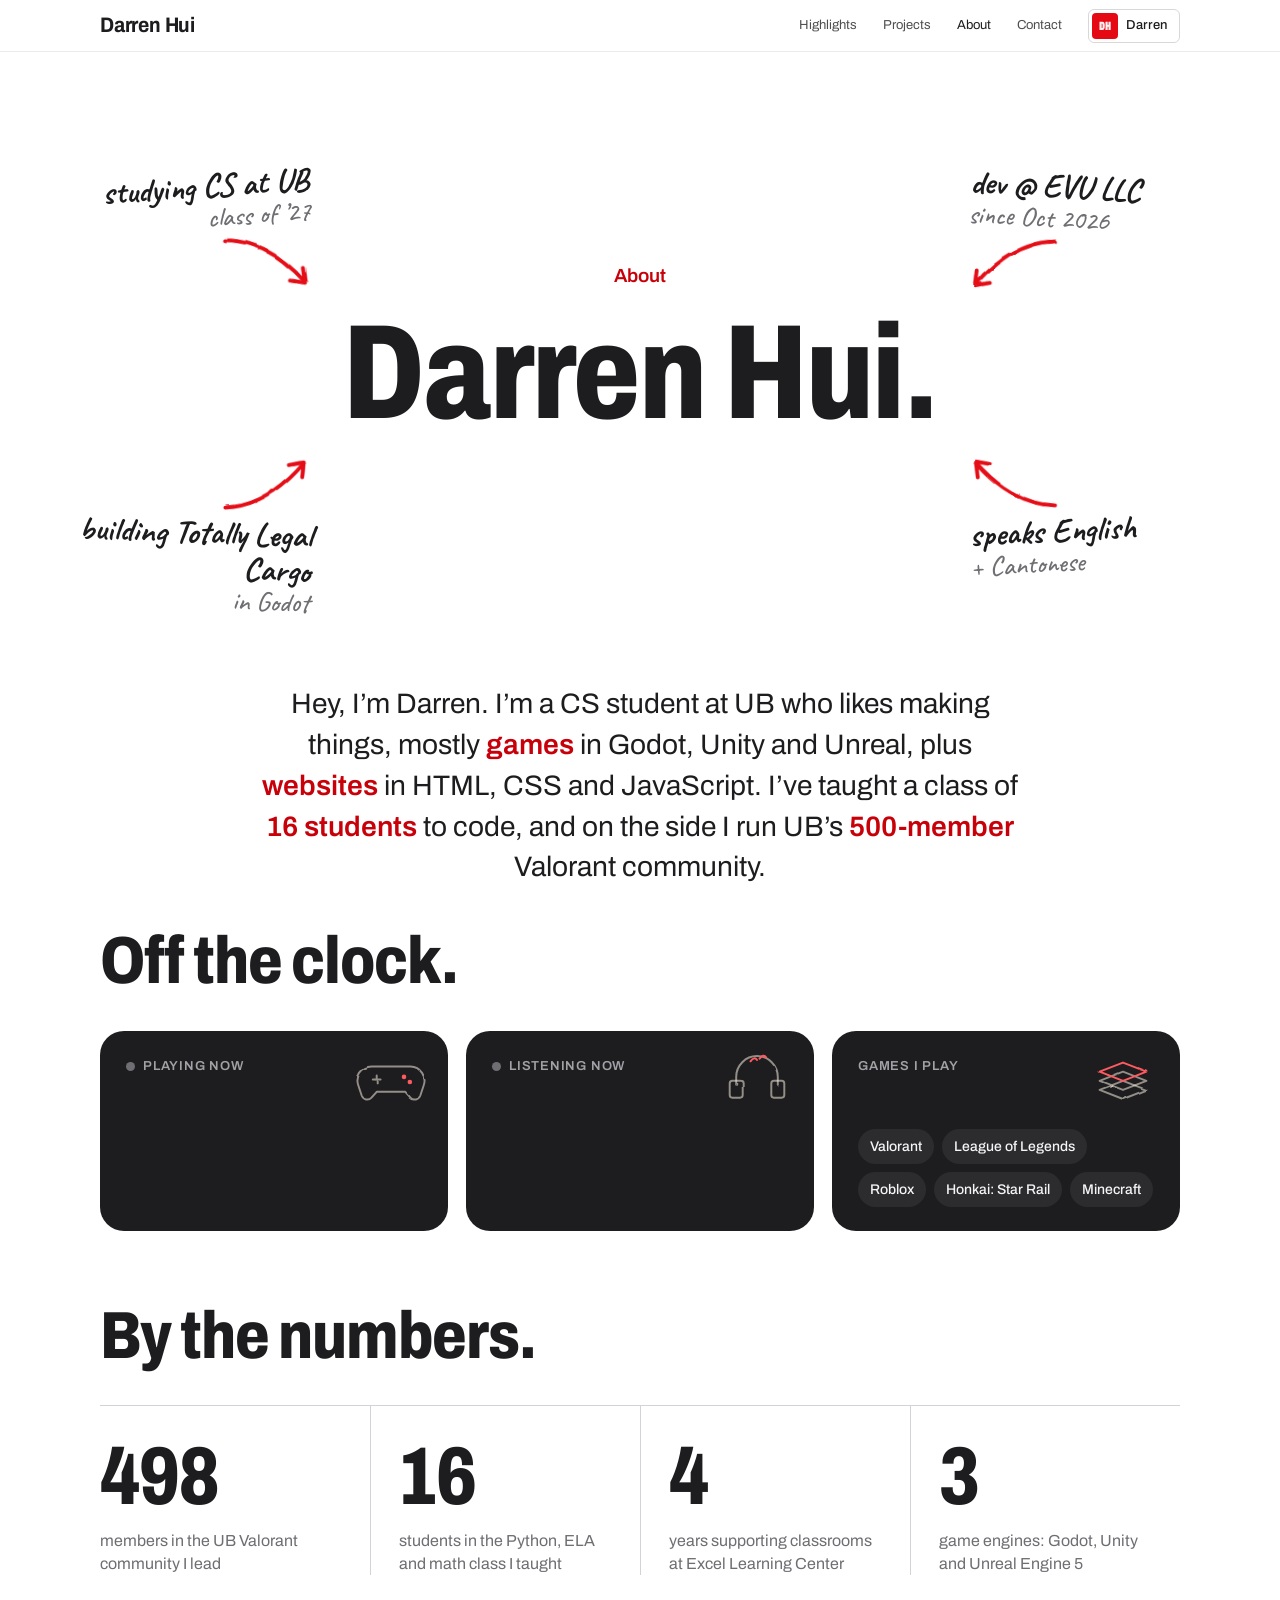
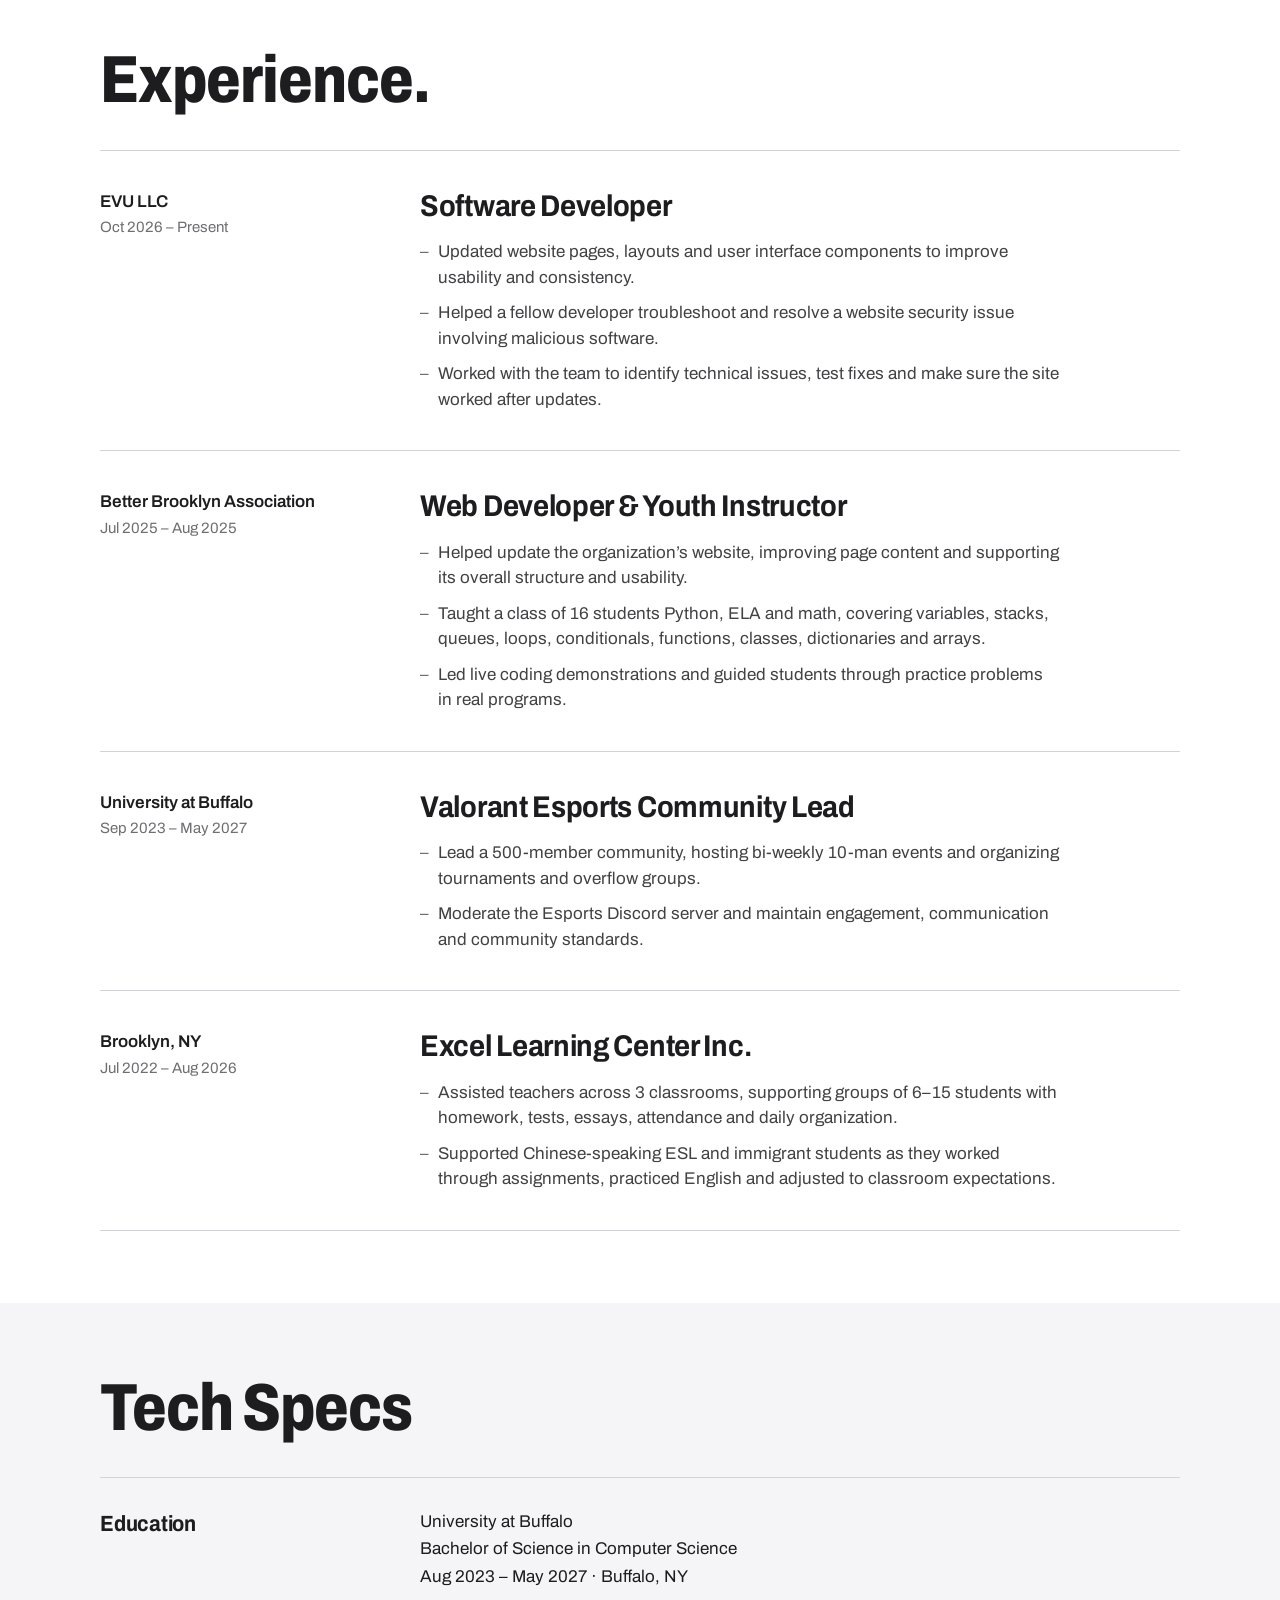
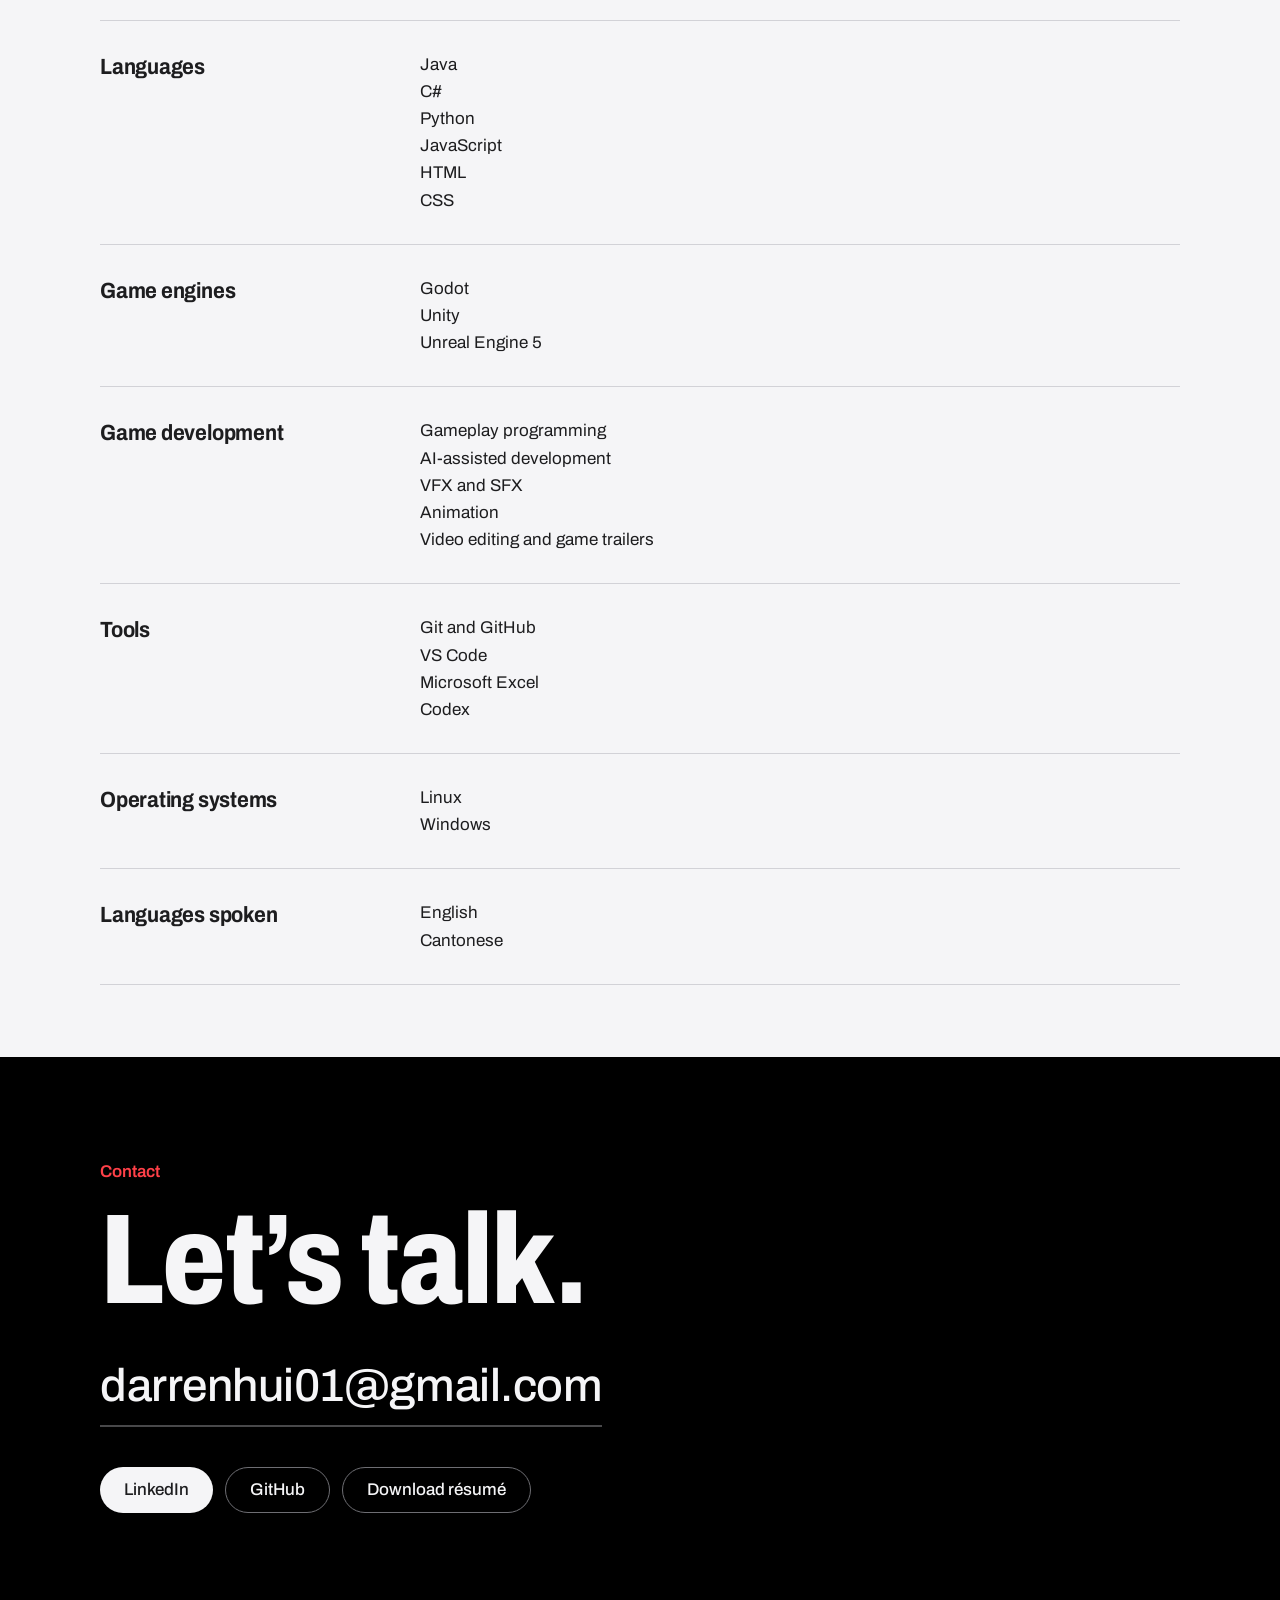
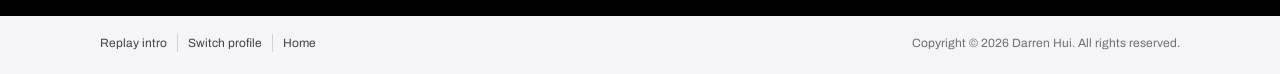
==== commit de297a94: "Music card: use the Spotify Worker; setup script shows Spotify's reason when it says no" ====
--- a/about.html
+++ b/about.html
@@ -10,7 +10,7 @@
   <link rel="preconnect" href="https://fonts.googleapis.com">
   <link rel="preconnect" href="https://fonts.gstatic.com" crossorigin>
   <link href="https://fonts.googleapis.com/css2?family=Archivo:wdth,wght@62..125,100..900&family=Caveat:wght@500;700&display=swap" rel="stylesheet">
-  <link rel="stylesheet" href="styles.css?v=49">
+  <link rel="stylesheet" href="styles.css?v=50">
 </head>
 <body class="page-about site-ready">
   <div id="site" class="site">
@@ -128,7 +128,7 @@
     </footer>
   </div>
 
-  <script src="data.js?v=49"></script>
-  <script src="script.js?v=49"></script>
+  <script src="data.js?v=50"></script>
+  <script src="script.js?v=50"></script>
 </body>
 </html>
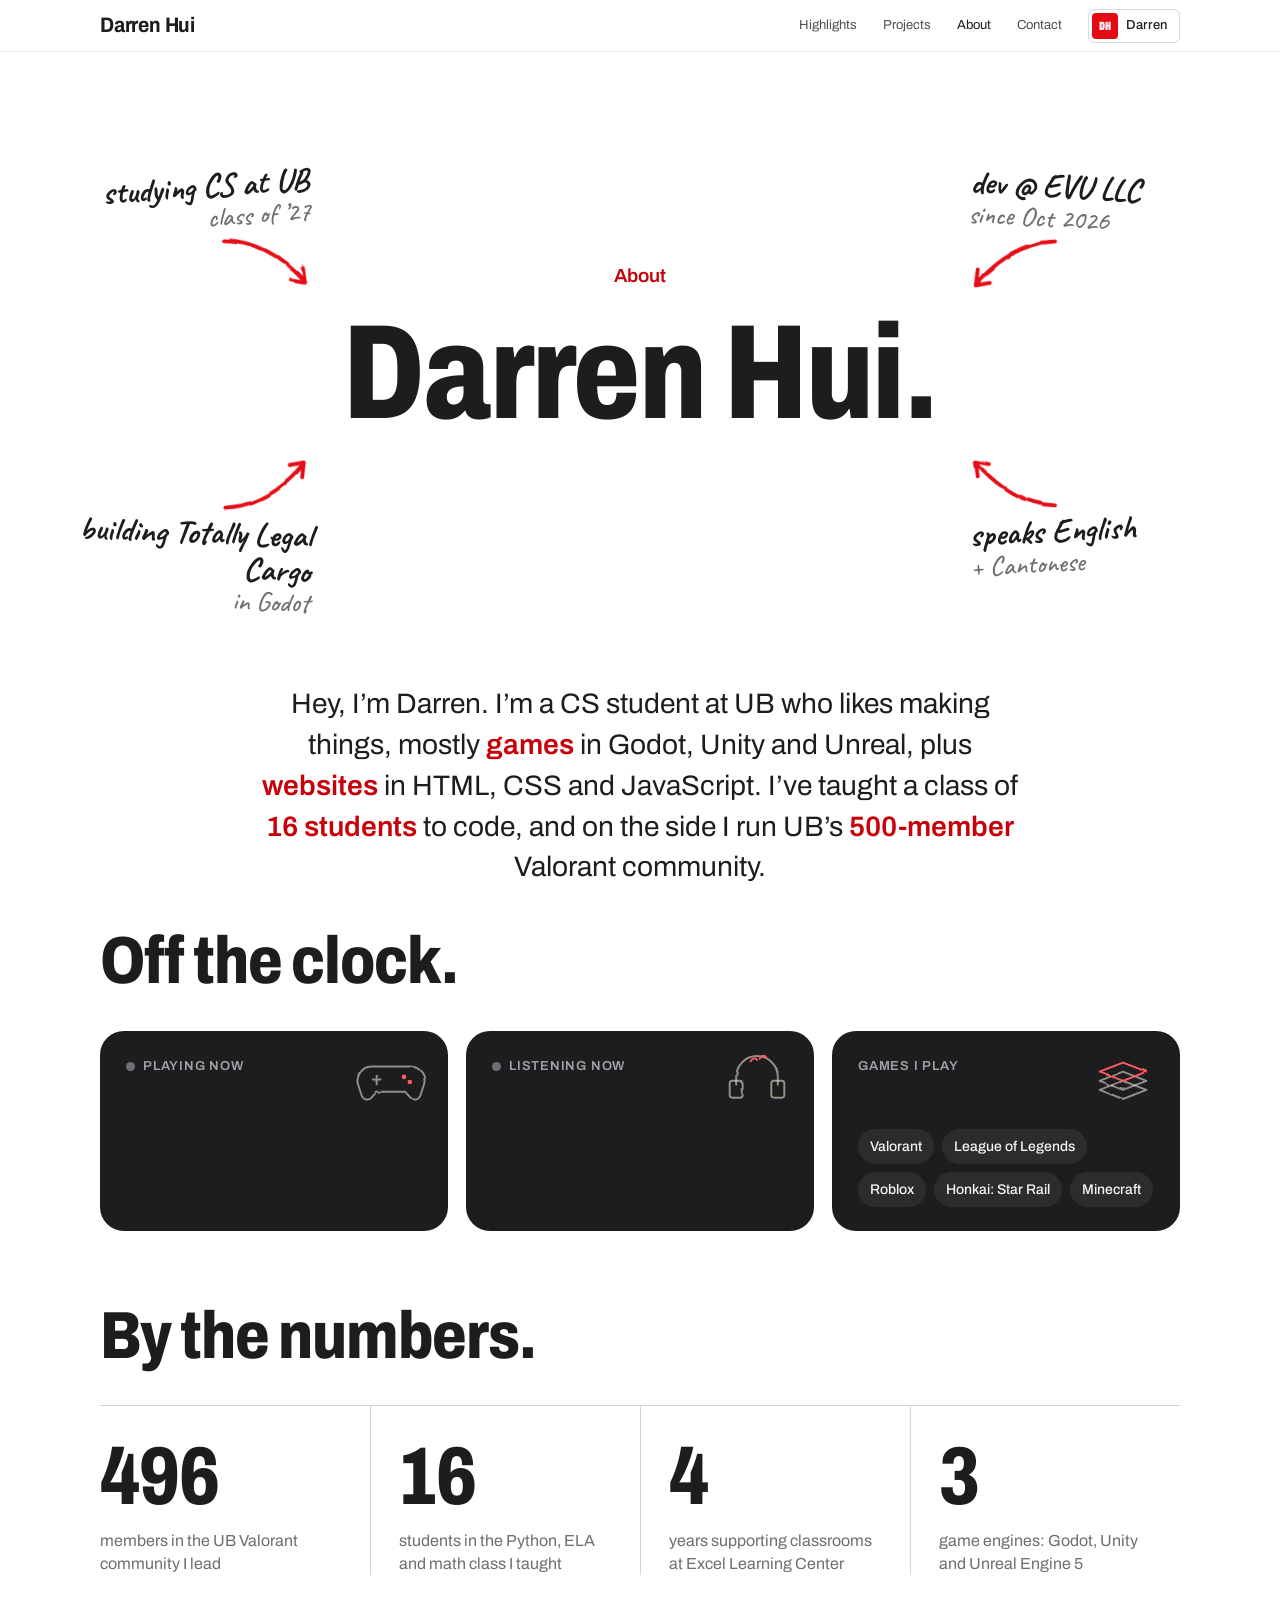
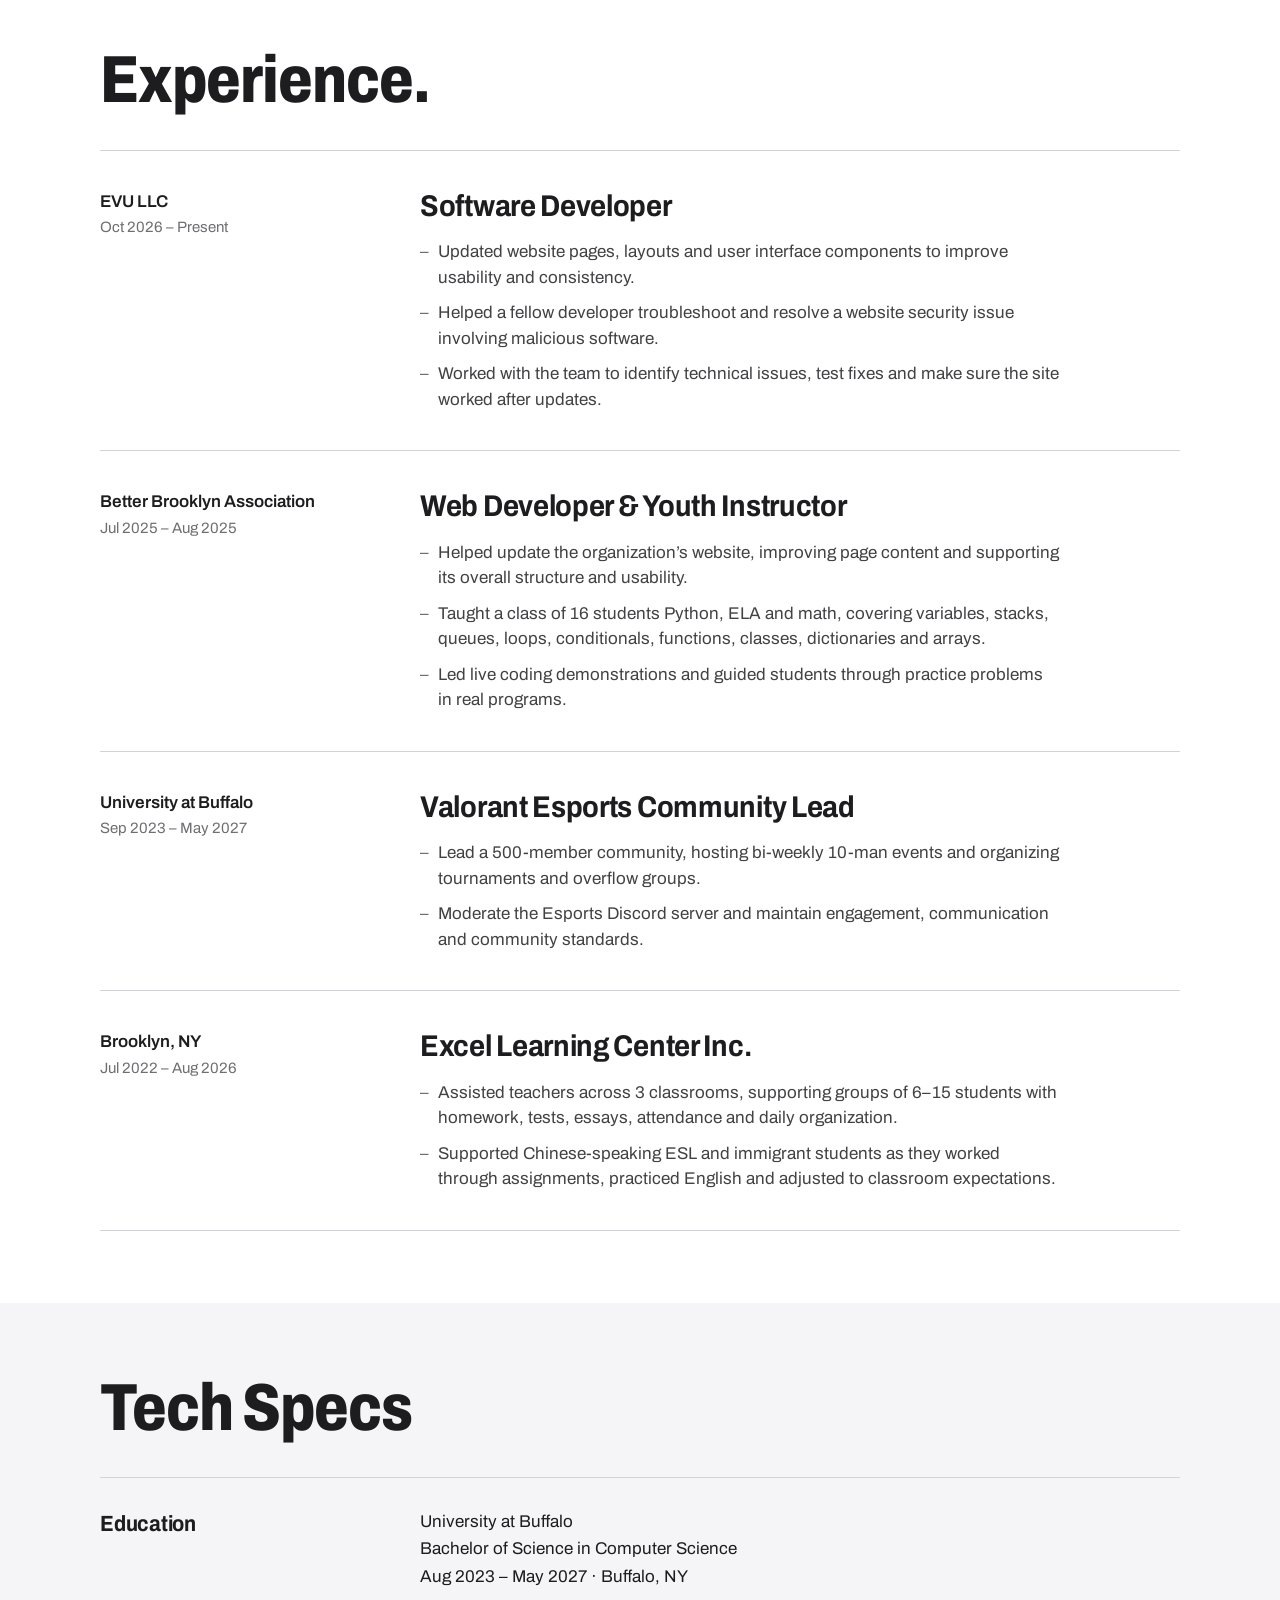
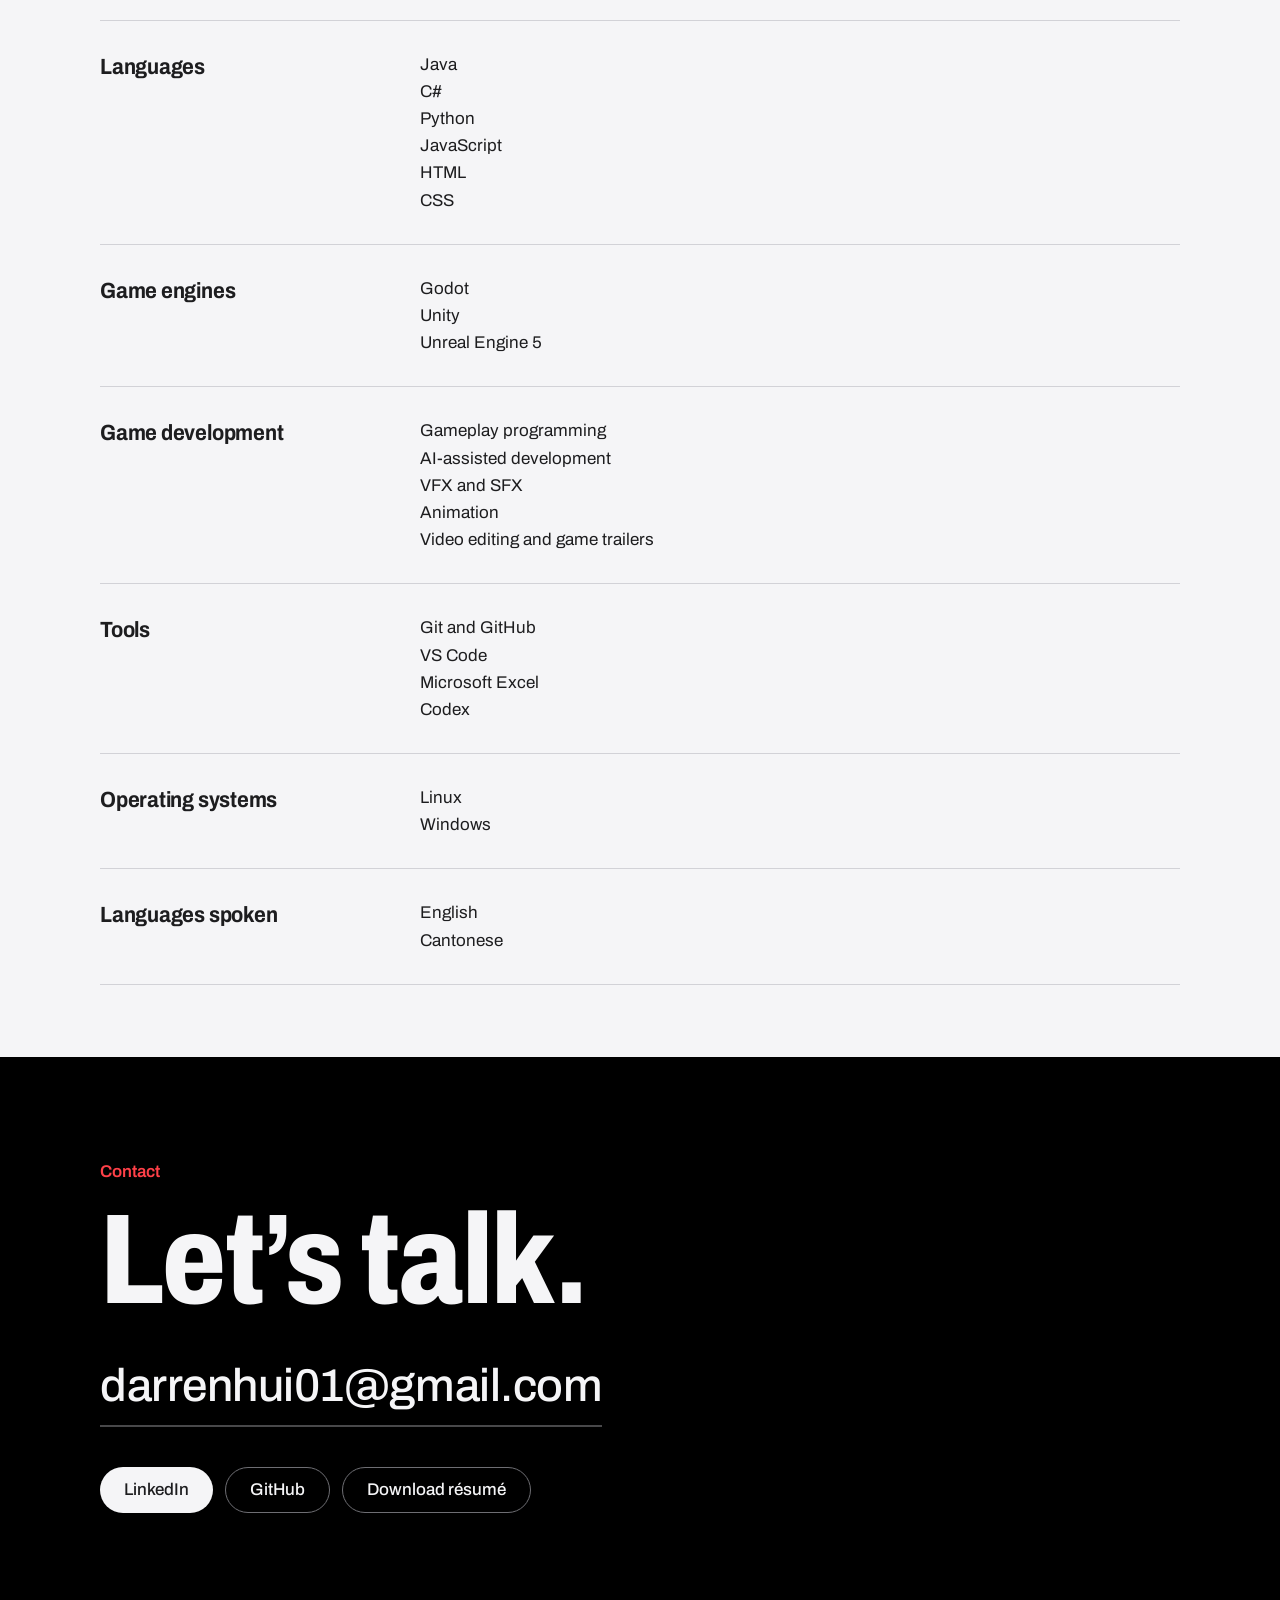
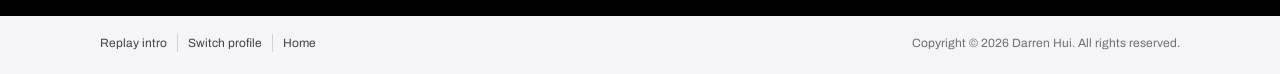
==== commit 00374c3c: "Spotify: one-click renew link, Discord reminders, and ~2s updates while the card is on screen" ====
--- a/about.html
+++ b/about.html
@@ -10,7 +10,7 @@
   <link rel="preconnect" href="https://fonts.googleapis.com">
   <link rel="preconnect" href="https://fonts.gstatic.com" crossorigin>
   <link href="https://fonts.googleapis.com/css2?family=Archivo:wdth,wght@62..125,100..900&family=Caveat:wght@500;700&display=swap" rel="stylesheet">
-  <link rel="stylesheet" href="styles.css?v=50">
+  <link rel="stylesheet" href="styles.css?v=51">
 </head>
 <body class="page-about site-ready">
   <div id="site" class="site">
@@ -128,7 +128,7 @@
     </footer>
   </div>
 
-  <script src="data.js?v=50"></script>
-  <script src="script.js?v=50"></script>
+  <script src="data.js?v=51"></script>
+  <script src="script.js?v=51"></script>
 </body>
 </html>
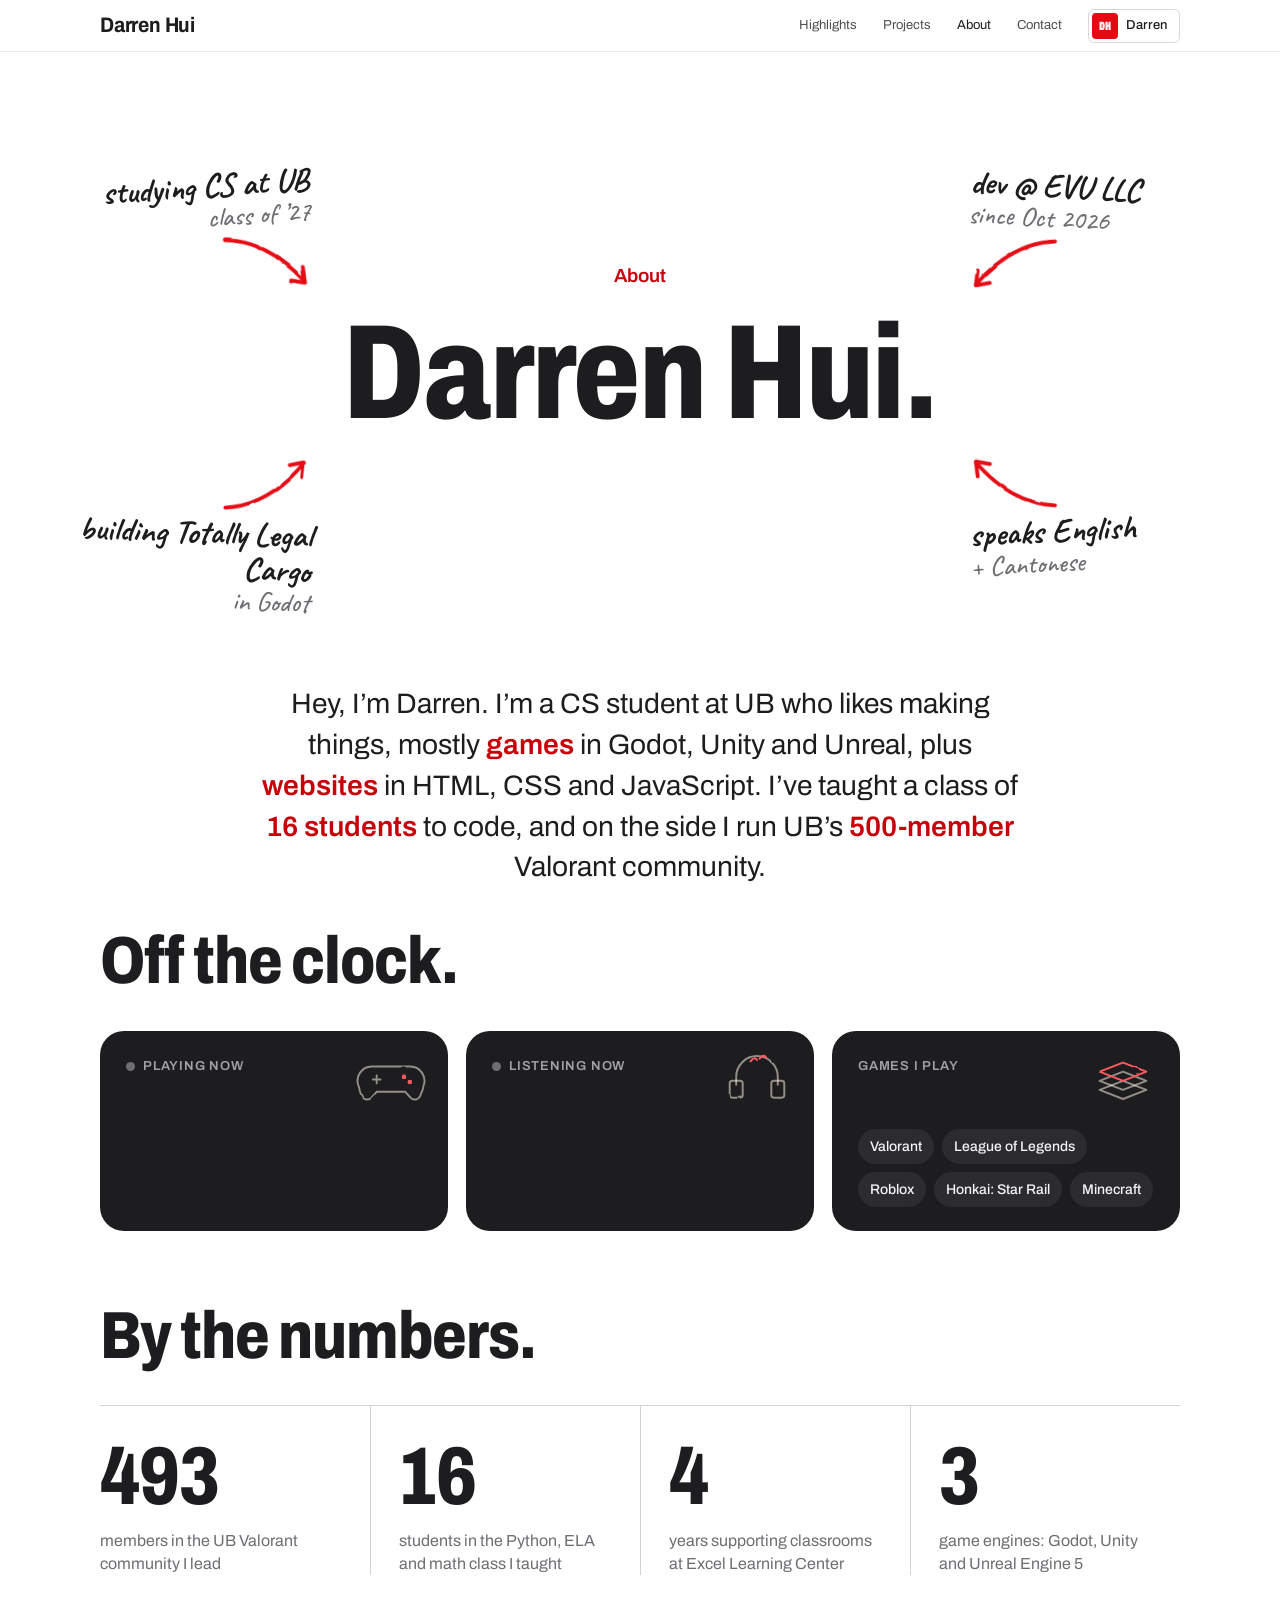
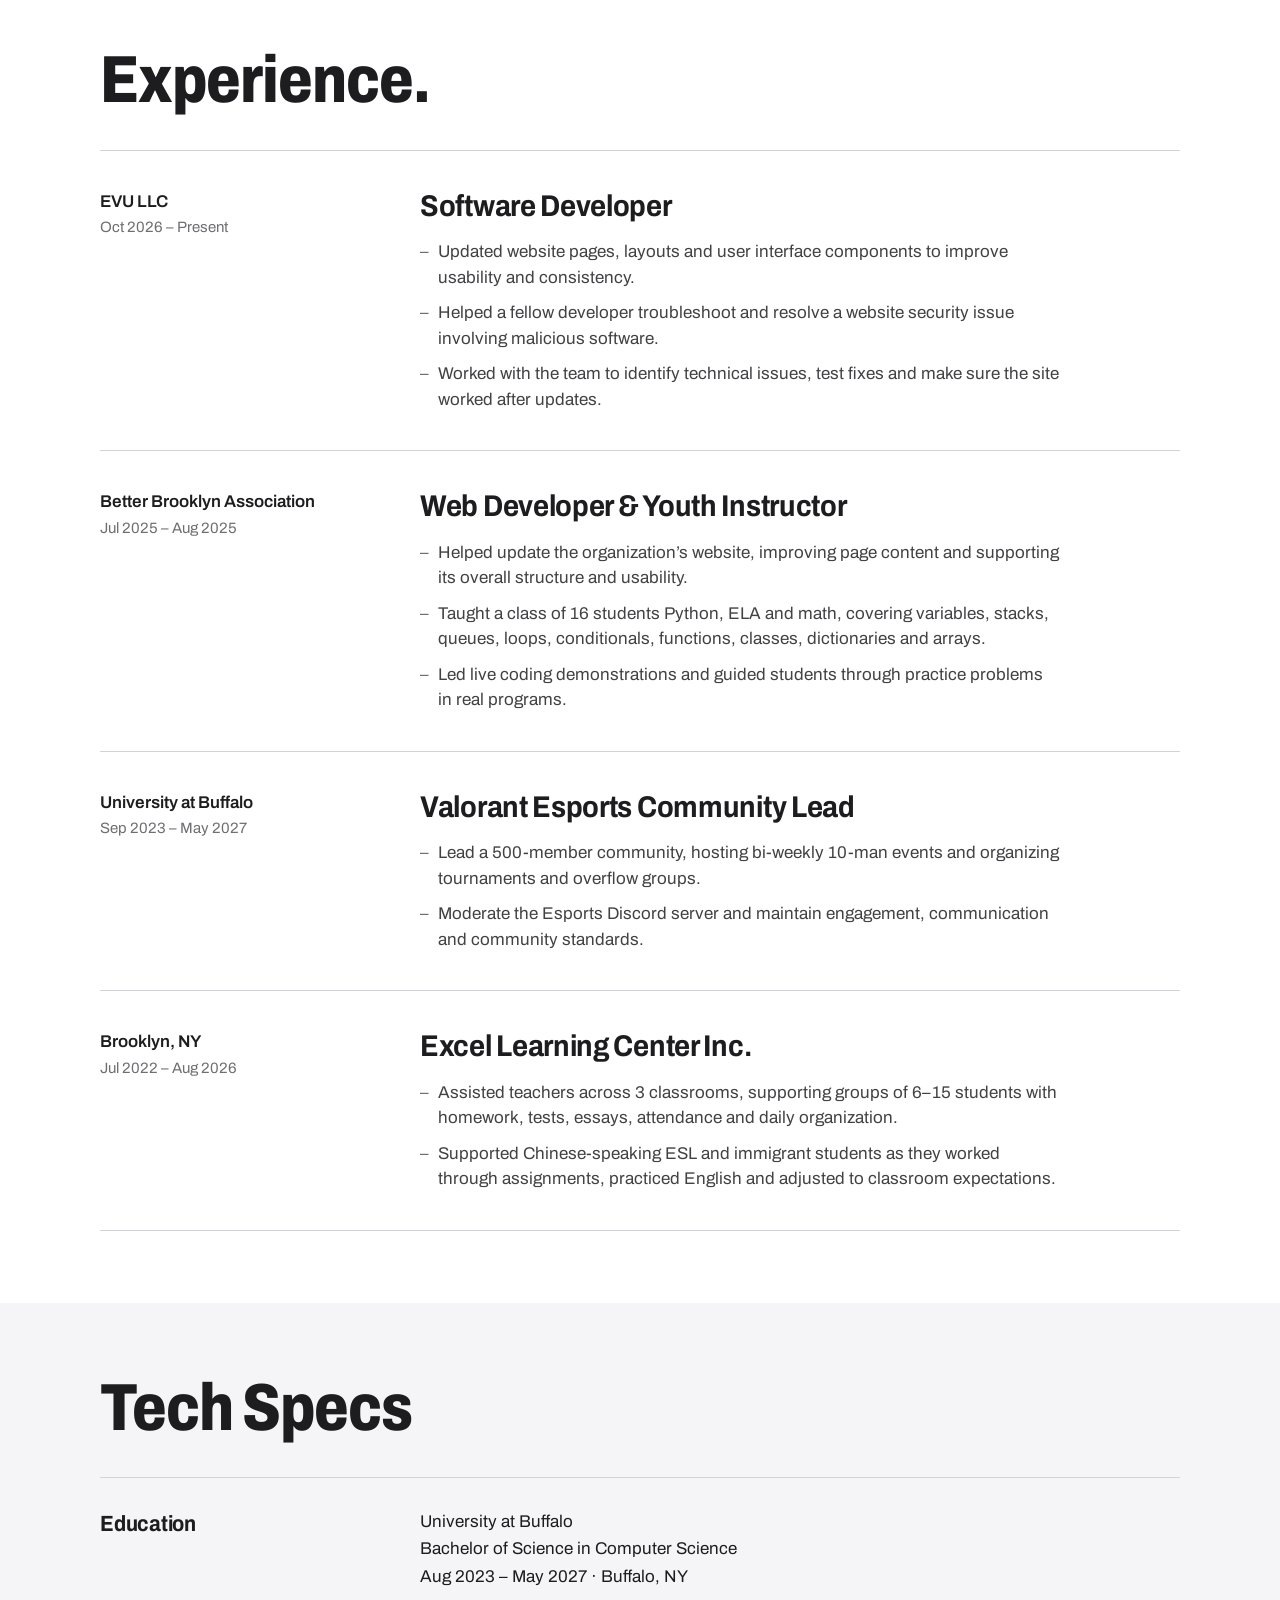
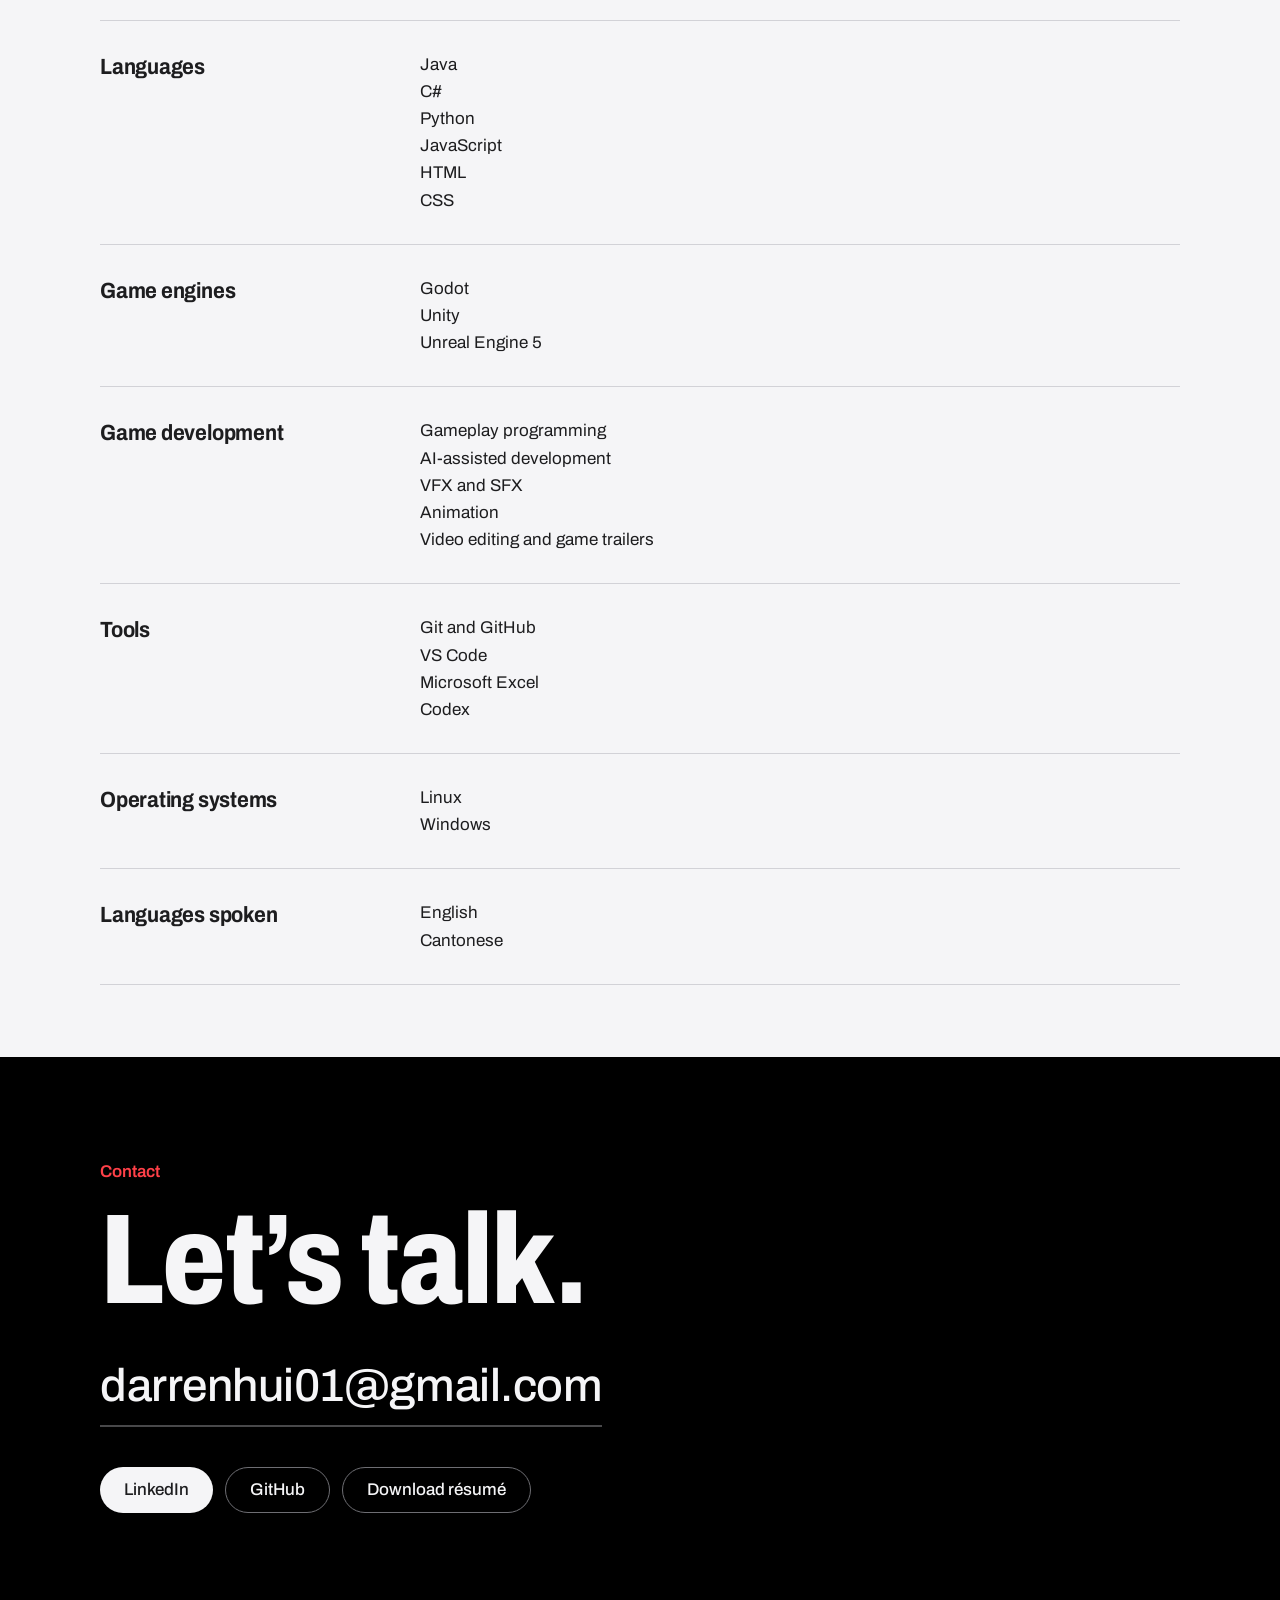
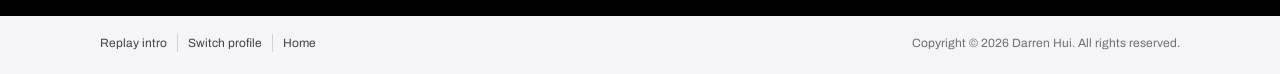
==== commit 158f5b27: "Games: pick the real game when Discord reports several (skip helpers like flatpak-spawn)" ====
--- a/about.html
+++ b/about.html
@@ -10,7 +10,7 @@
   <link rel="preconnect" href="https://fonts.googleapis.com">
   <link rel="preconnect" href="https://fonts.gstatic.com" crossorigin>
   <link href="https://fonts.googleapis.com/css2?family=Archivo:wdth,wght@62..125,100..900&family=Caveat:wght@500;700&display=swap" rel="stylesheet">
-  <link rel="stylesheet" href="styles.css?v=51">
+  <link rel="stylesheet" href="styles.css?v=52">
 </head>
 <body class="page-about site-ready">
   <div id="site" class="site">
@@ -128,7 +128,7 @@
     </footer>
   </div>
 
-  <script src="data.js?v=51"></script>
-  <script src="script.js?v=51"></script>
+  <script src="data.js?v=52"></script>
+  <script src="script.js?v=52"></script>
 </body>
 </html>
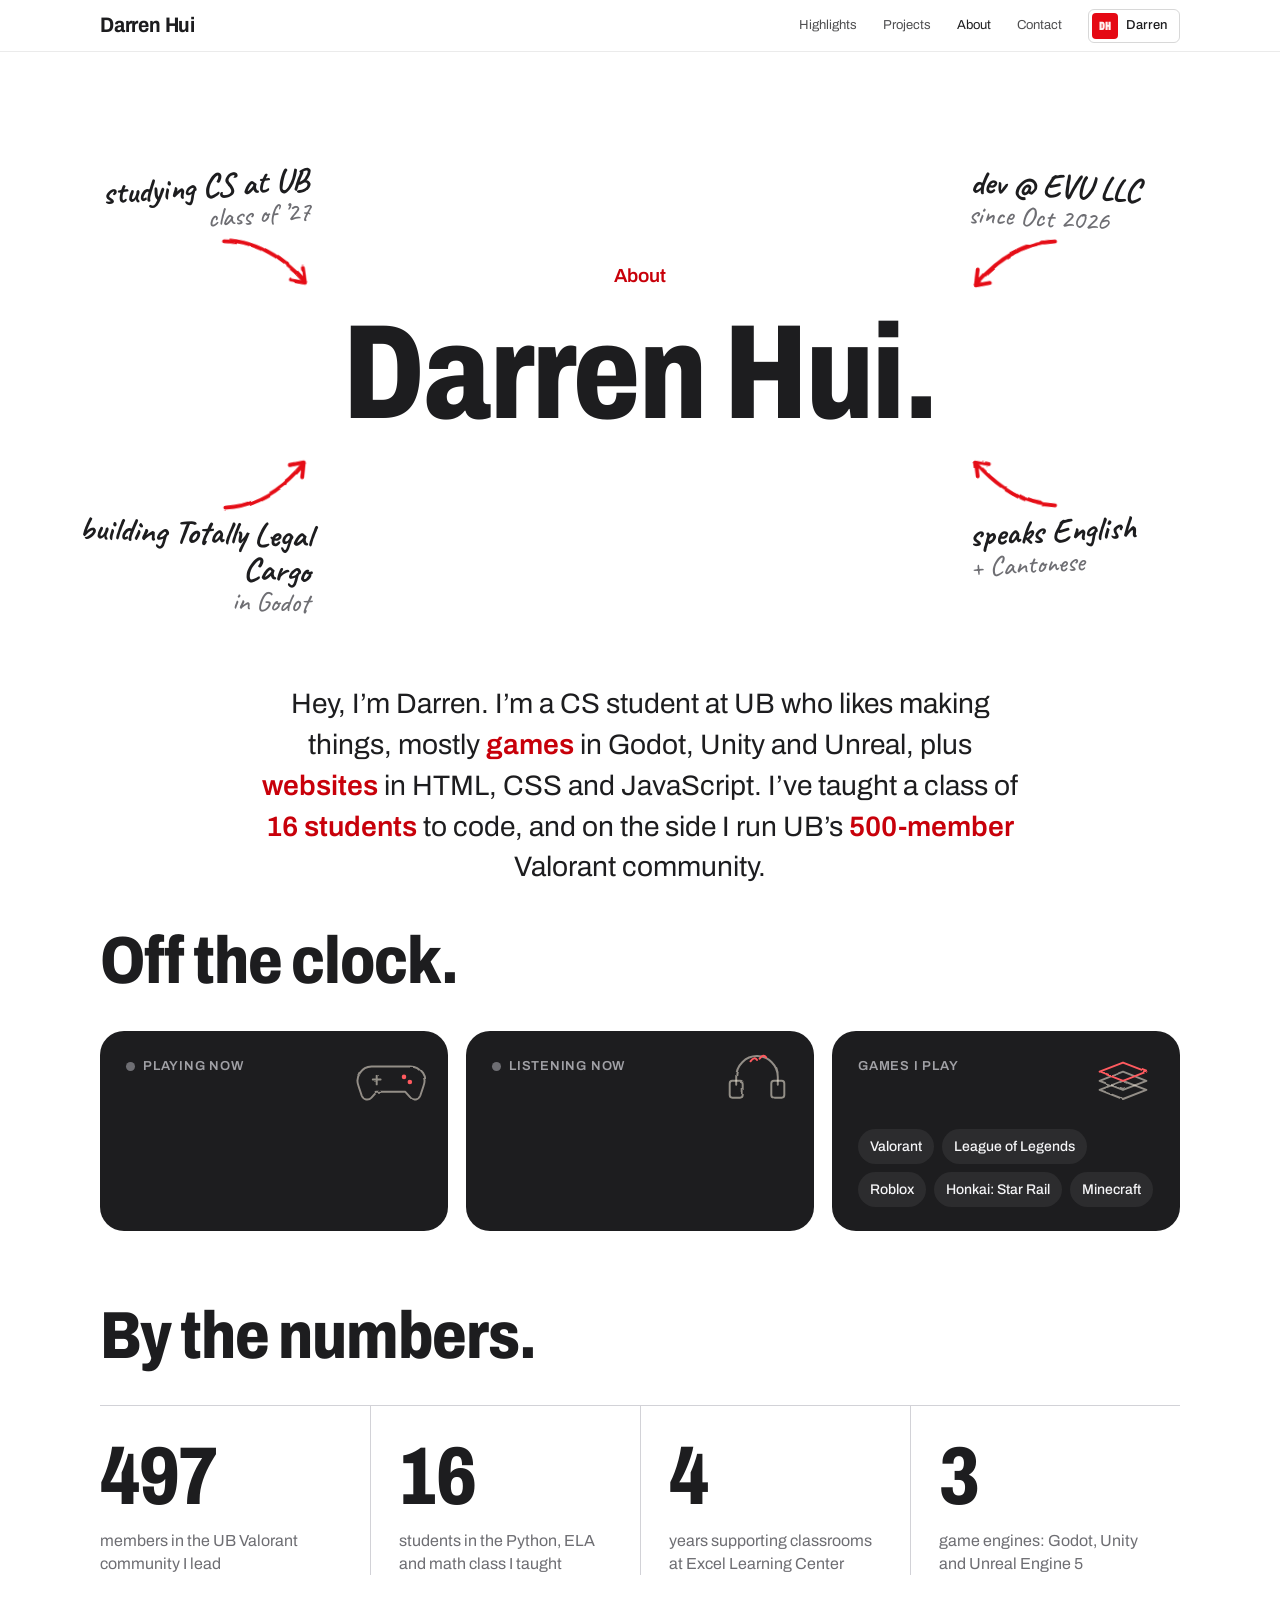
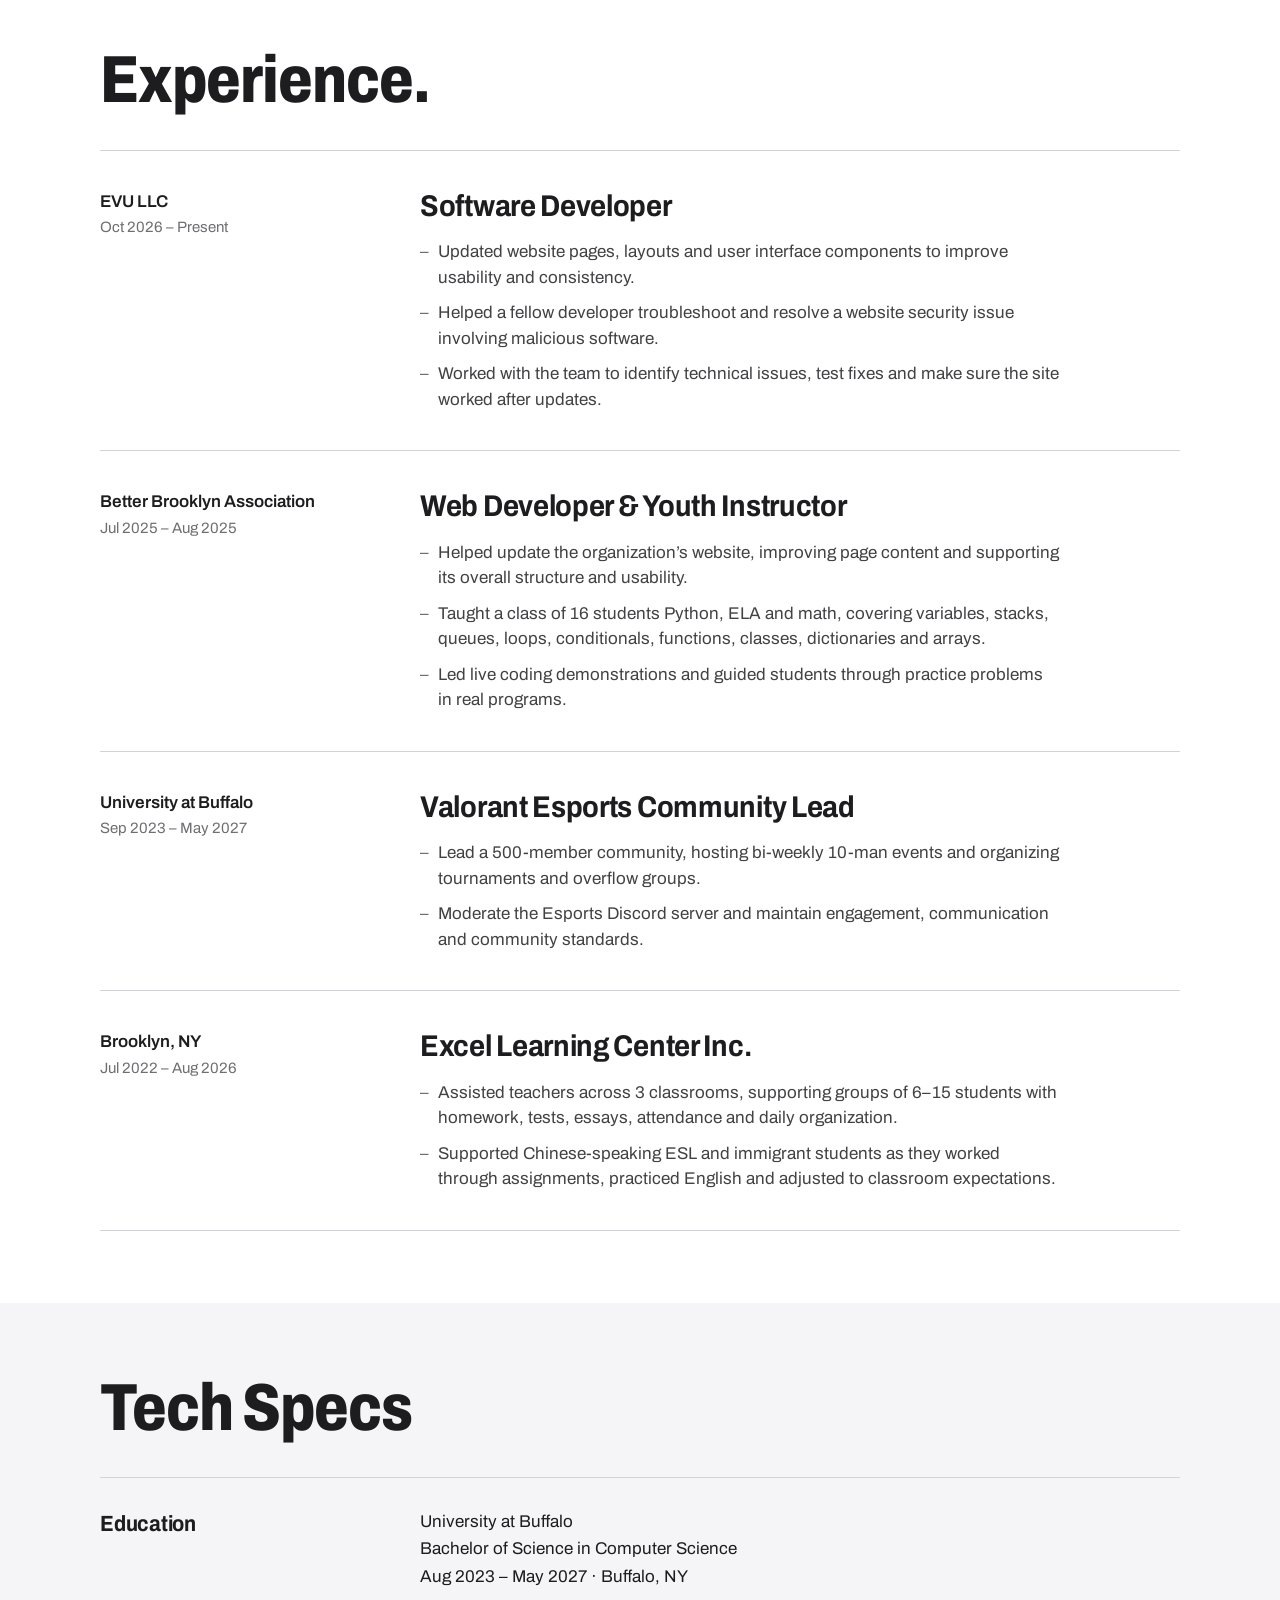
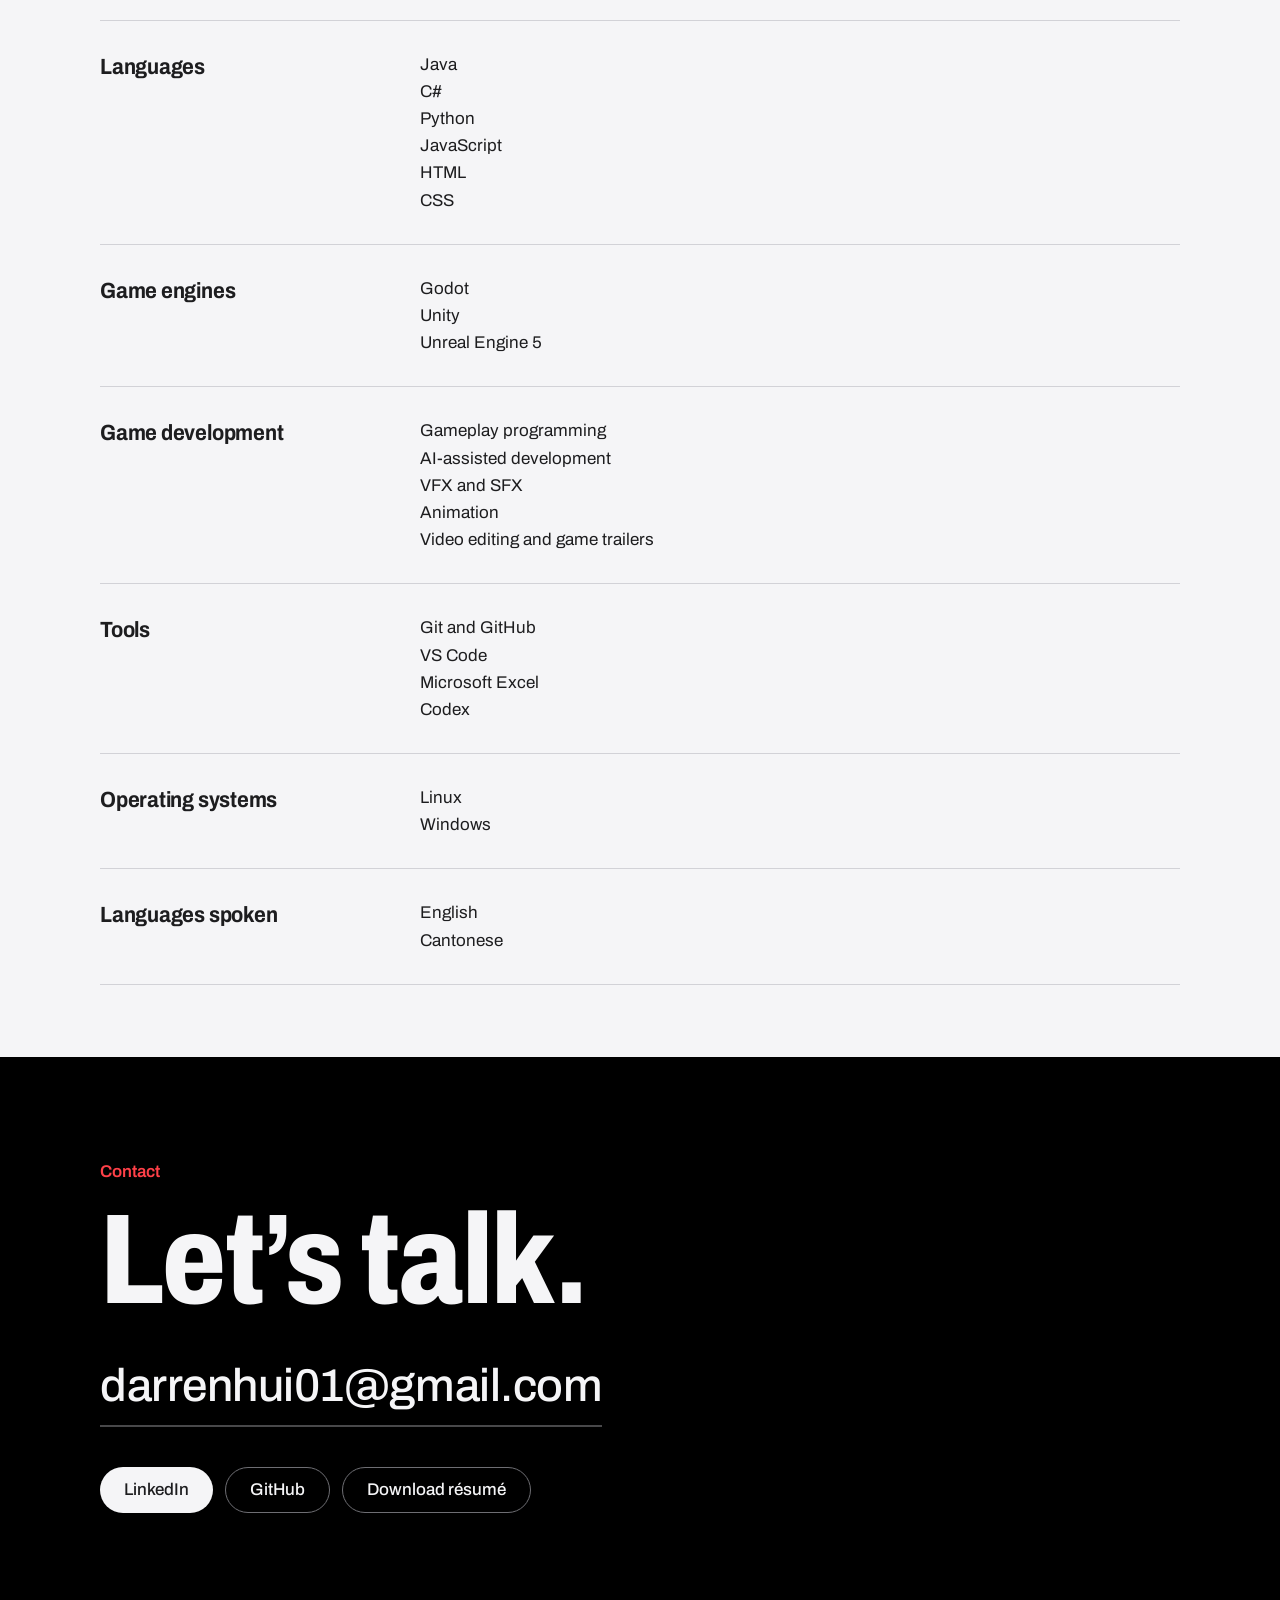
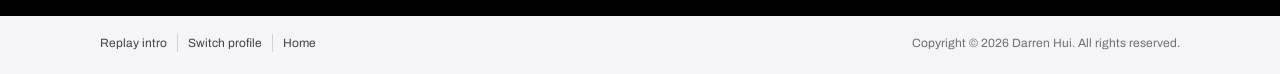
==== commit 3e0312de: "Games I play: your 5 most recent games, newest on top" ====
--- a/about.html
+++ b/about.html
@@ -10,7 +10,7 @@
   <link rel="preconnect" href="https://fonts.googleapis.com">
   <link rel="preconnect" href="https://fonts.gstatic.com" crossorigin>
   <link href="https://fonts.googleapis.com/css2?family=Archivo:wdth,wght@62..125,100..900&family=Caveat:wght@500;700&display=swap" rel="stylesheet">
-  <link rel="stylesheet" href="styles.css?v=52">
+  <link rel="stylesheet" href="styles.css?v=54">
 </head>
 <body class="page-about site-ready">
   <div id="site" class="site">
@@ -57,6 +57,19 @@
               <p class="fun-label"><span class="fun-dot"></span><span id="funPlayingLabel">Playing now</span></p>
               <div class="fun-main">
                 <img class="fun-art" id="funGameArt" alt="" hidden>
+                <span class="fun-art fun-laptop" id="funGameDoodle" aria-hidden="true" hidden>
+                  <svg viewBox="0 0 64 64"><g filter="url(#boil)">
+                    <path class="lt" d="M14 15H50A3 3 0 0 1 53 18V41H11V18A3 3 0 0 1 14 15Z"/>
+                    <path class="lt" d="M6 44H58L55 49H9Z"/>
+                    <path class="code c1 key" pathLength="1" d="M16 21H24"/>
+                    <path class="code c2" pathLength="1" d="M26 21H38"/>
+                    <path class="code c3" pathLength="1" d="M20 26.5H34"/>
+                    <path class="code c4 key" pathLength="1" d="M20 32H27"/>
+                    <path class="code c5" pathLength="1" d="M29 32H41"/>
+                    <path class="code c6" pathLength="1" d="M16 37H21"/>
+                    <rect class="cursor" x="23" y="34.6" width="2.6" height="4.6"/>
+                  </g></svg>
+                </span>
                 <div>
                   <p class="fun-title" id="funGame"></p>
                   <p class="fun-sub" id="funGameSub"></p>
@@ -128,7 +141,7 @@
     </footer>
   </div>
 
-  <script src="data.js?v=52"></script>
-  <script src="script.js?v=52"></script>
+  <script src="data.js?v=54"></script>
+  <script src="script.js?v=54"></script>
 </body>
 </html>
--- a/styles.css
+++ b/styles.css
@@ -993,3 +993,35 @@
 
 /* music card: paused (grey dot, dimmed bar) */
 .fun-card[data-state="paused"] .fun-progress span { background: var(--night-2); }
+
+/* ---------- game card: icon, or a little laptop typing code when the game has none ---------- */
+.fun-laptop { display: grid; place-items: center; color: rgba(244, 236, 220, .85); }
+.fun-laptop[hidden] { display: none; }
+.fun-laptop svg { width: 100%; height: 100%; overflow: visible; }
+.fun-laptop .lt,
+.fun-laptop .code { fill: none; stroke: currentColor; stroke-width: 2.4; stroke-linecap: round; stroke-linejoin: round; }
+.fun-laptop .key { stroke: #ff5a5f; }
+.fun-laptop .code { stroke-dasharray: 1; stroke-dashoffset: 1; animation: 6s steps(4, end) infinite; }
+.fun-laptop .c1 { animation-name: type1; }
+.fun-laptop .c2 { animation-name: type2; }
+.fun-laptop .c3 { animation-name: type3; }
+.fun-laptop .c4 { animation-name: type4; }
+.fun-laptop .c5 { animation-name: type5; }
+.fun-laptop .c6 { animation-name: type6; }
+.fun-laptop .cursor { fill: #ff5a5f; animation: cursorBlink 1s steps(1) infinite; }
+@keyframes type1 { 0% { stroke-dashoffset: 1; } 10%, 92% { stroke-dashoffset: 0; } 93%, 100% { stroke-dashoffset: 1; } }
+@keyframes type2 { 0%, 12% { stroke-dashoffset: 1; } 24%, 92% { stroke-dashoffset: 0; } 93%, 100% { stroke-dashoffset: 1; } }
+@keyframes type3 { 0%, 26% { stroke-dashoffset: 1; } 38%, 92% { stroke-dashoffset: 0; } 93%, 100% { stroke-dashoffset: 1; } }
+@keyframes type4 { 0%, 40% { stroke-dashoffset: 1; } 48%, 92% { stroke-dashoffset: 0; } 93%, 100% { stroke-dashoffset: 1; } }
+@keyframes type5 { 0%, 50% { stroke-dashoffset: 1; } 62%, 92% { stroke-dashoffset: 0; } 93%, 100% { stroke-dashoffset: 1; } }
+@keyframes type6 { 0%, 64% { stroke-dashoffset: 1; } 72%, 92% { stroke-dashoffset: 0; } 93%, 100% { stroke-dashoffset: 1; } }
+@keyframes cursorBlink { 50% { opacity: 0; } }
+@media (prefers-reduced-motion: reduce) {
+  .fun-laptop .code { animation: none; stroke-dashoffset: 0; }
+  .fun-laptop .cursor { animation: none; }
+}
+
+/* "Games I play": a newly played game pops in at the top of the list */
+.fun-games li.fresh { animation: chipIn .5s cubic-bezier(.3, 1.4, .5, 1) both; }
+@keyframes chipIn { from { transform: scale(.6); opacity: 0; } to { transform: none; opacity: 1; } }
+@media (prefers-reduced-motion: reduce) { .fun-games li.fresh { animation: none; } }
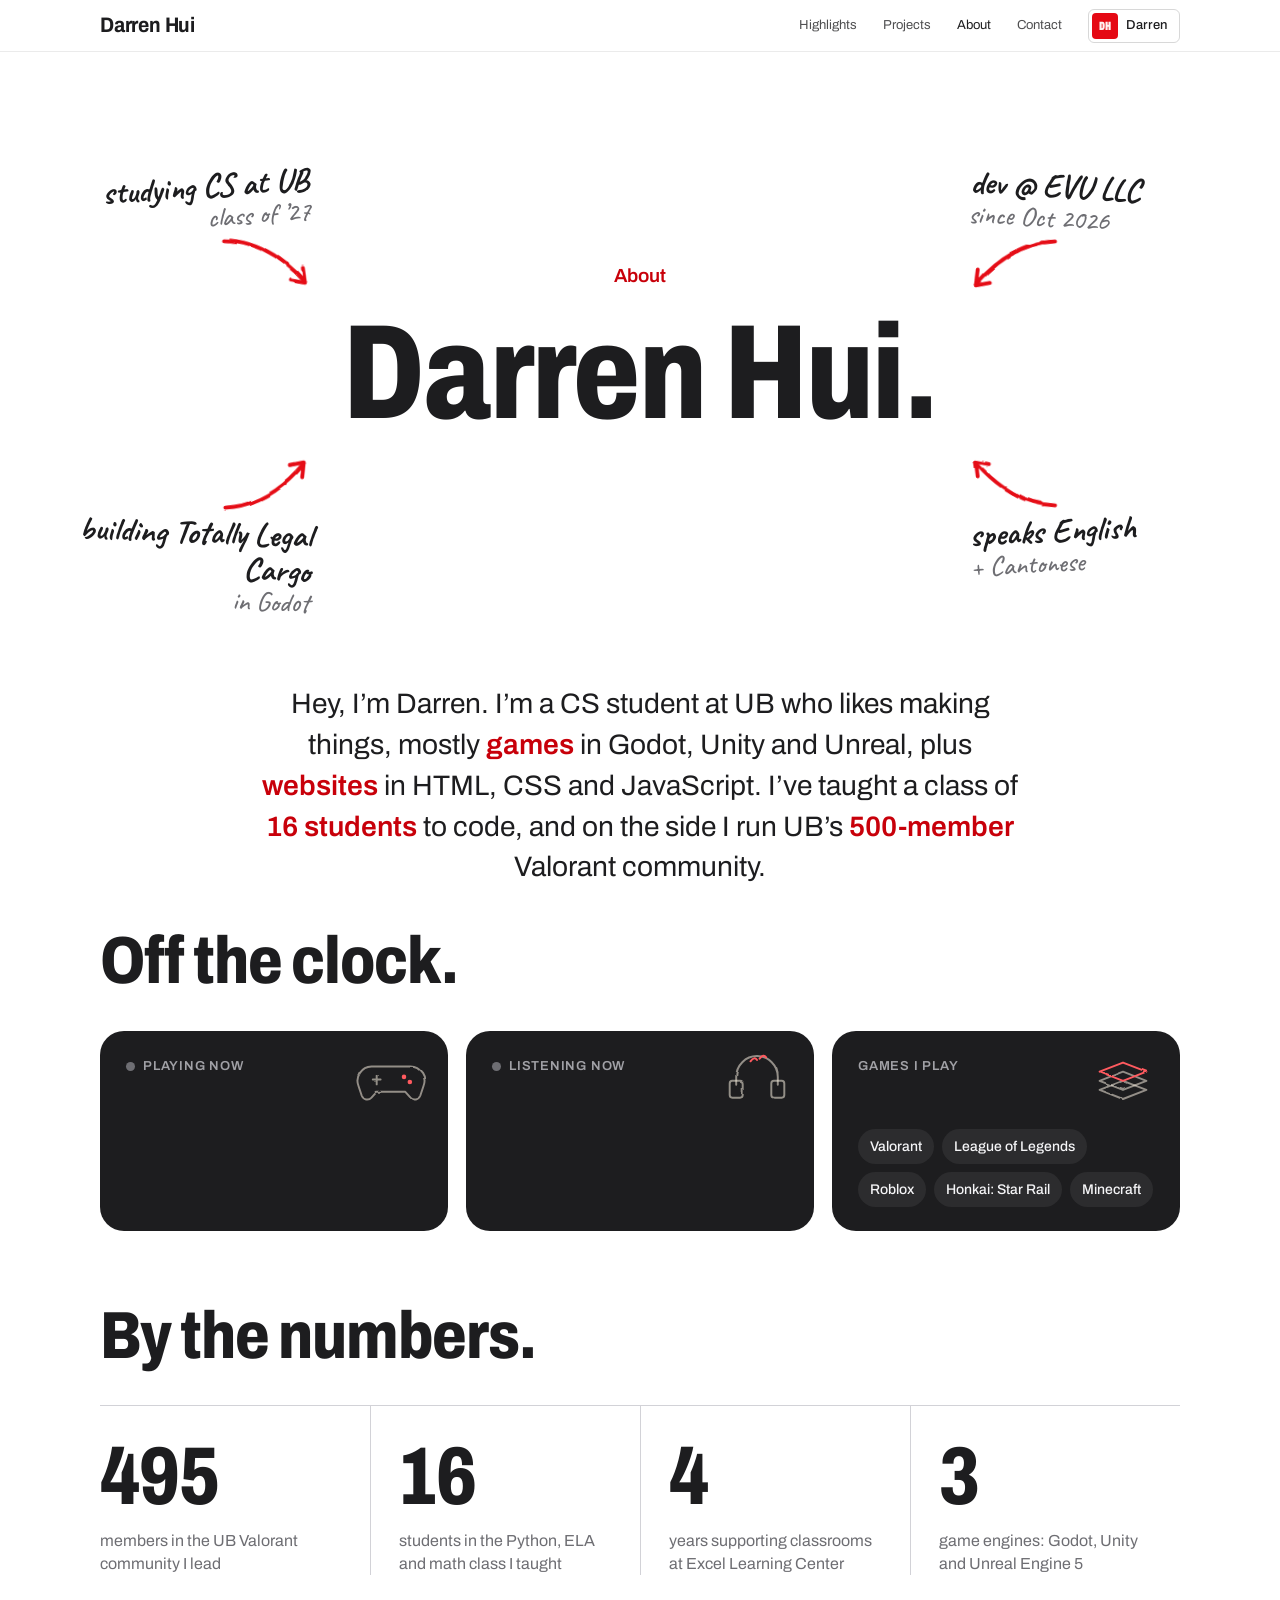
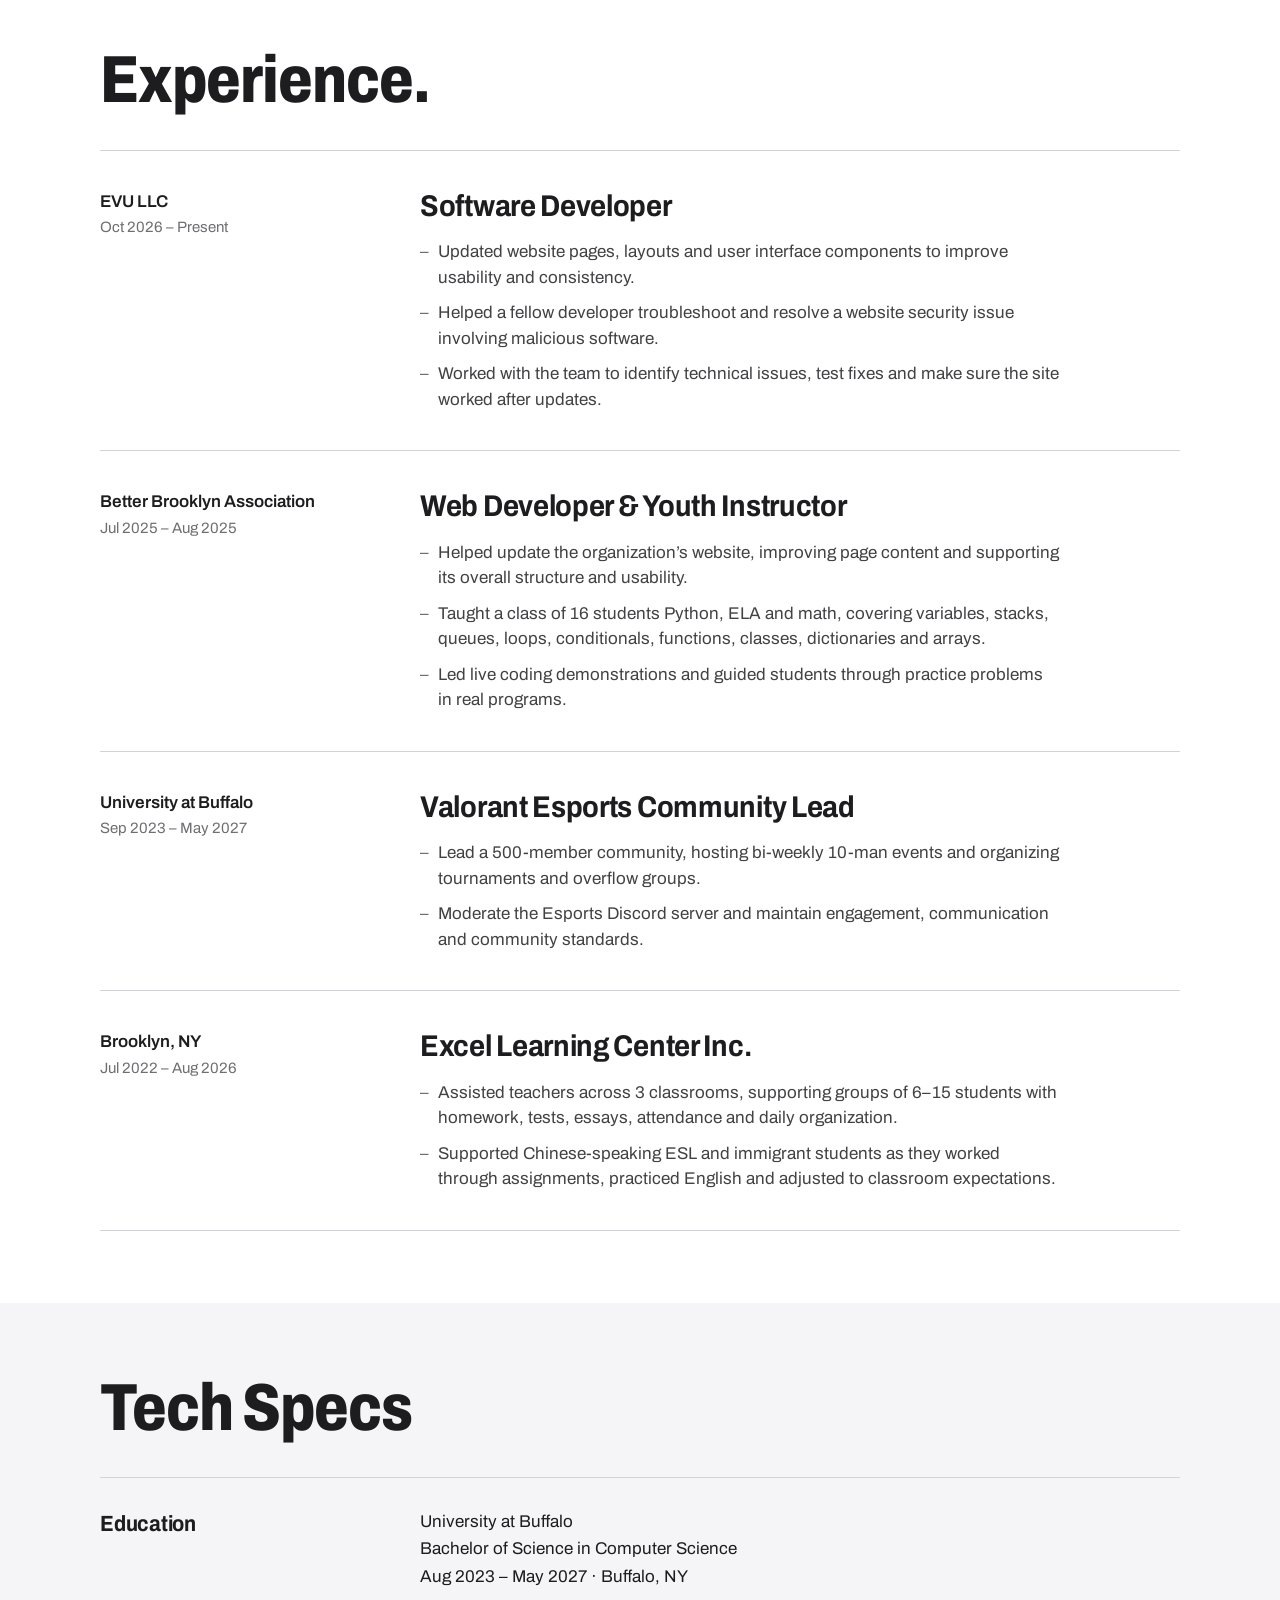
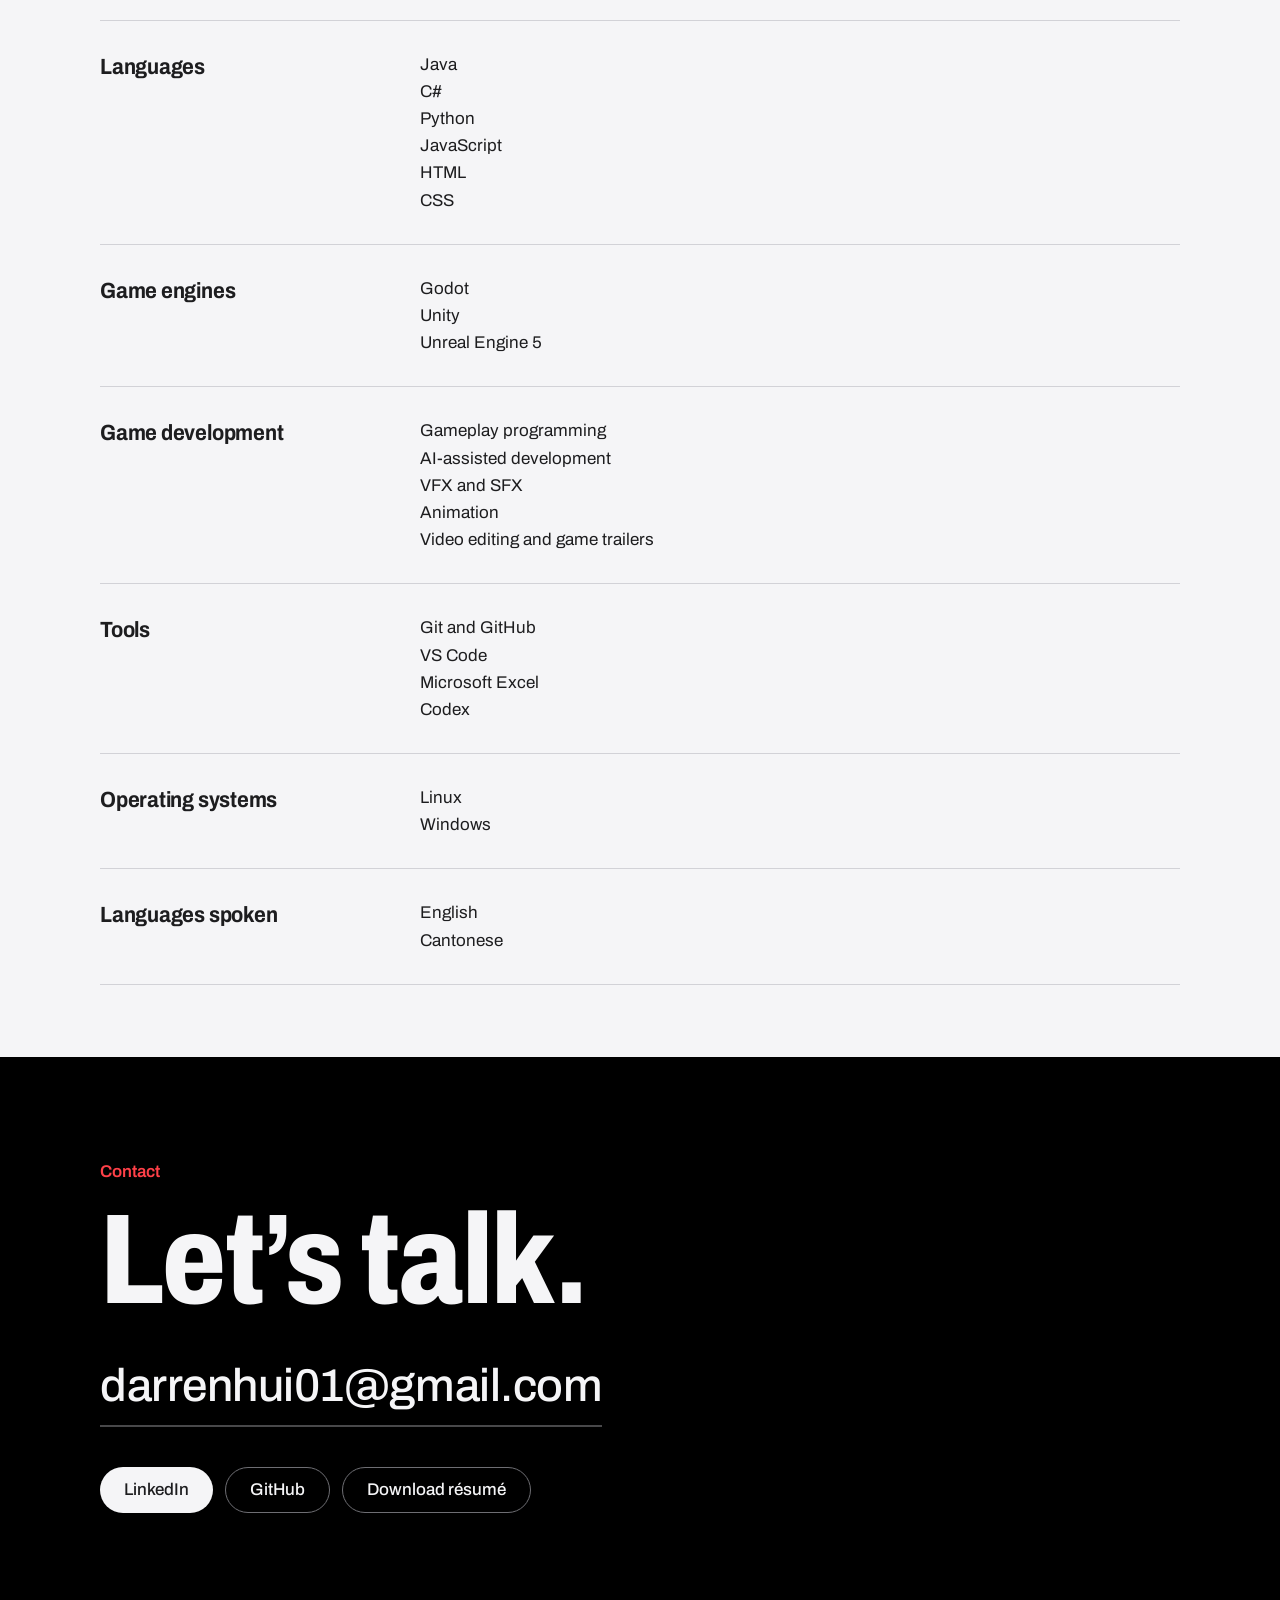
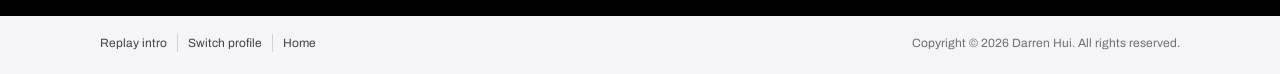
==== commit 650bd7a2: "Last listened: also remember a song you stopped partway, not just finished ones" ====
--- a/about.html
+++ b/about.html
@@ -10,7 +10,7 @@
   <link rel="preconnect" href="https://fonts.googleapis.com">
   <link rel="preconnect" href="https://fonts.gstatic.com" crossorigin>
   <link href="https://fonts.googleapis.com/css2?family=Archivo:wdth,wght@62..125,100..900&family=Caveat:wght@500;700&display=swap" rel="stylesheet">
-  <link rel="stylesheet" href="styles.css?v=54">
+  <link rel="stylesheet" href="styles.css?v=55">
 </head>
 <body class="page-about site-ready">
   <div id="site" class="site">
@@ -141,7 +141,7 @@
     </footer>
   </div>
 
-  <script src="data.js?v=54"></script>
-  <script src="script.js?v=54"></script>
+  <script src="data.js?v=55"></script>
+  <script src="script.js?v=55"></script>
 </body>
 </html>
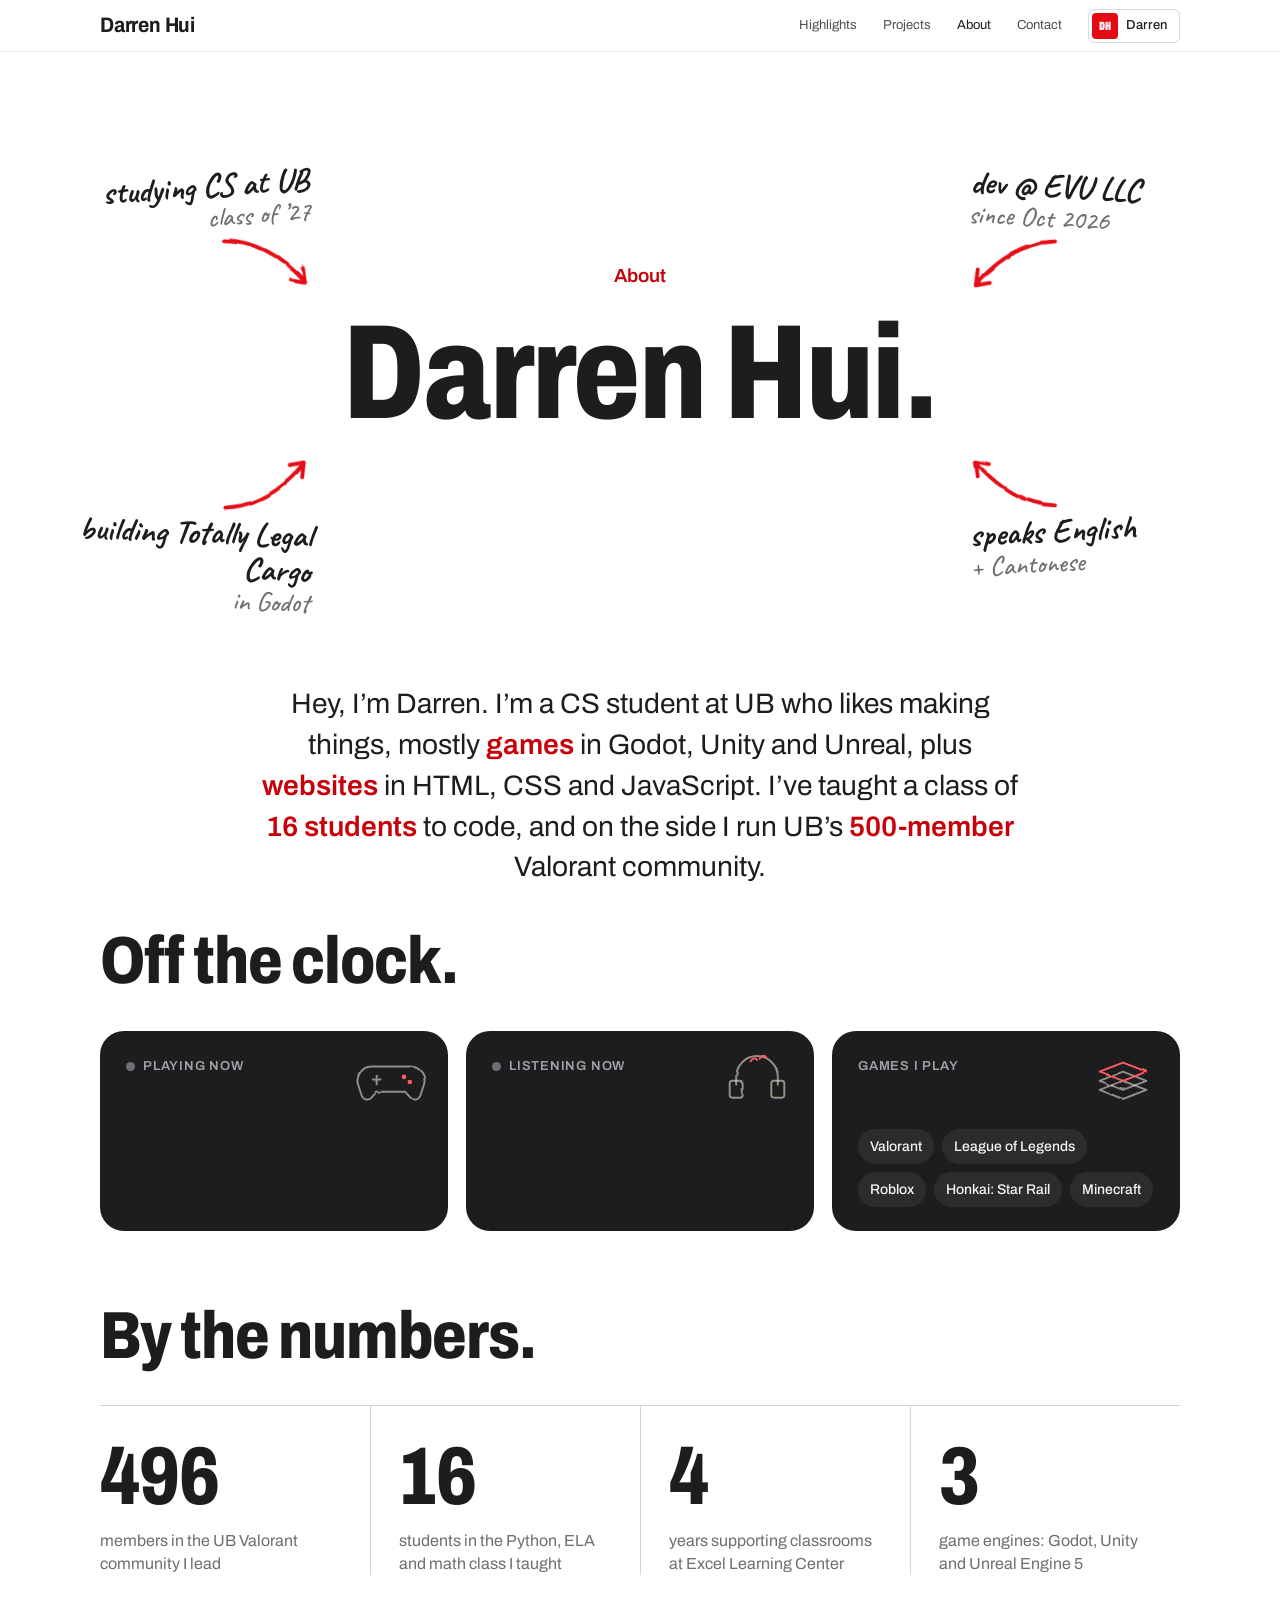
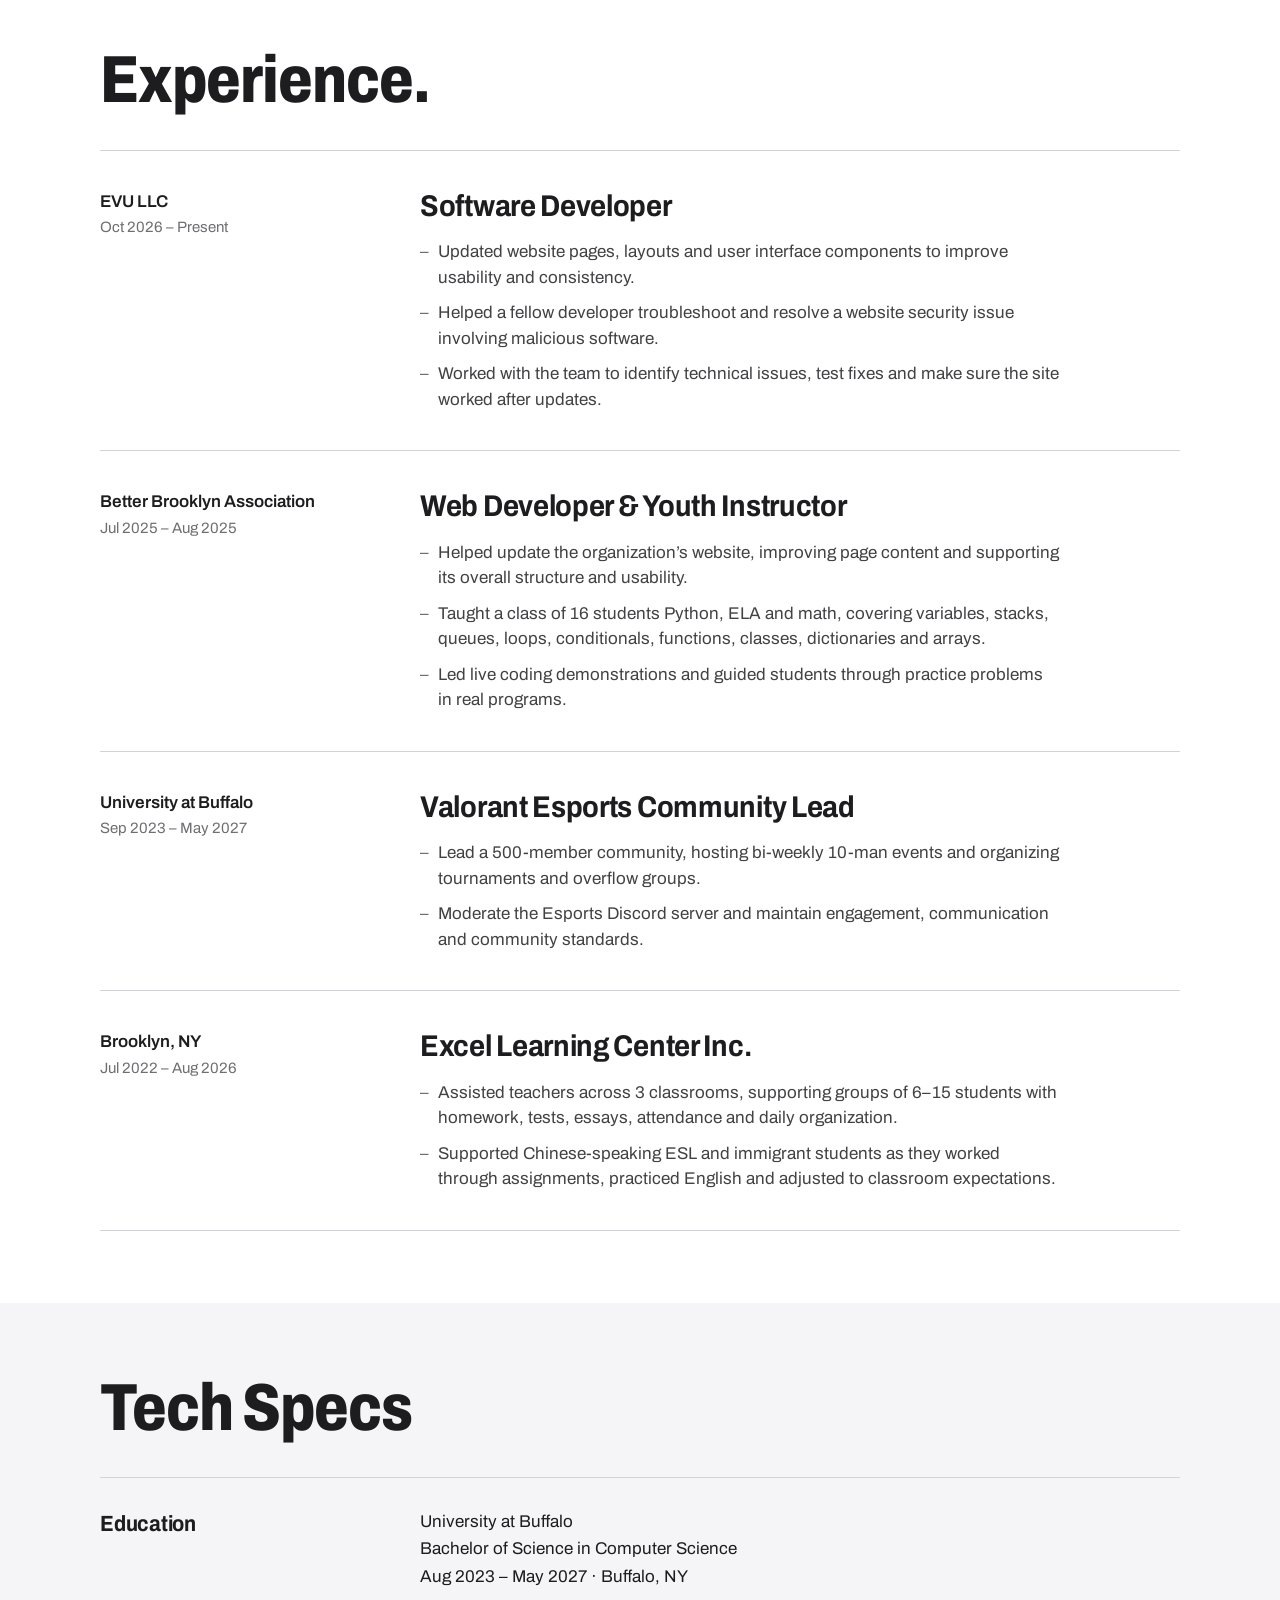
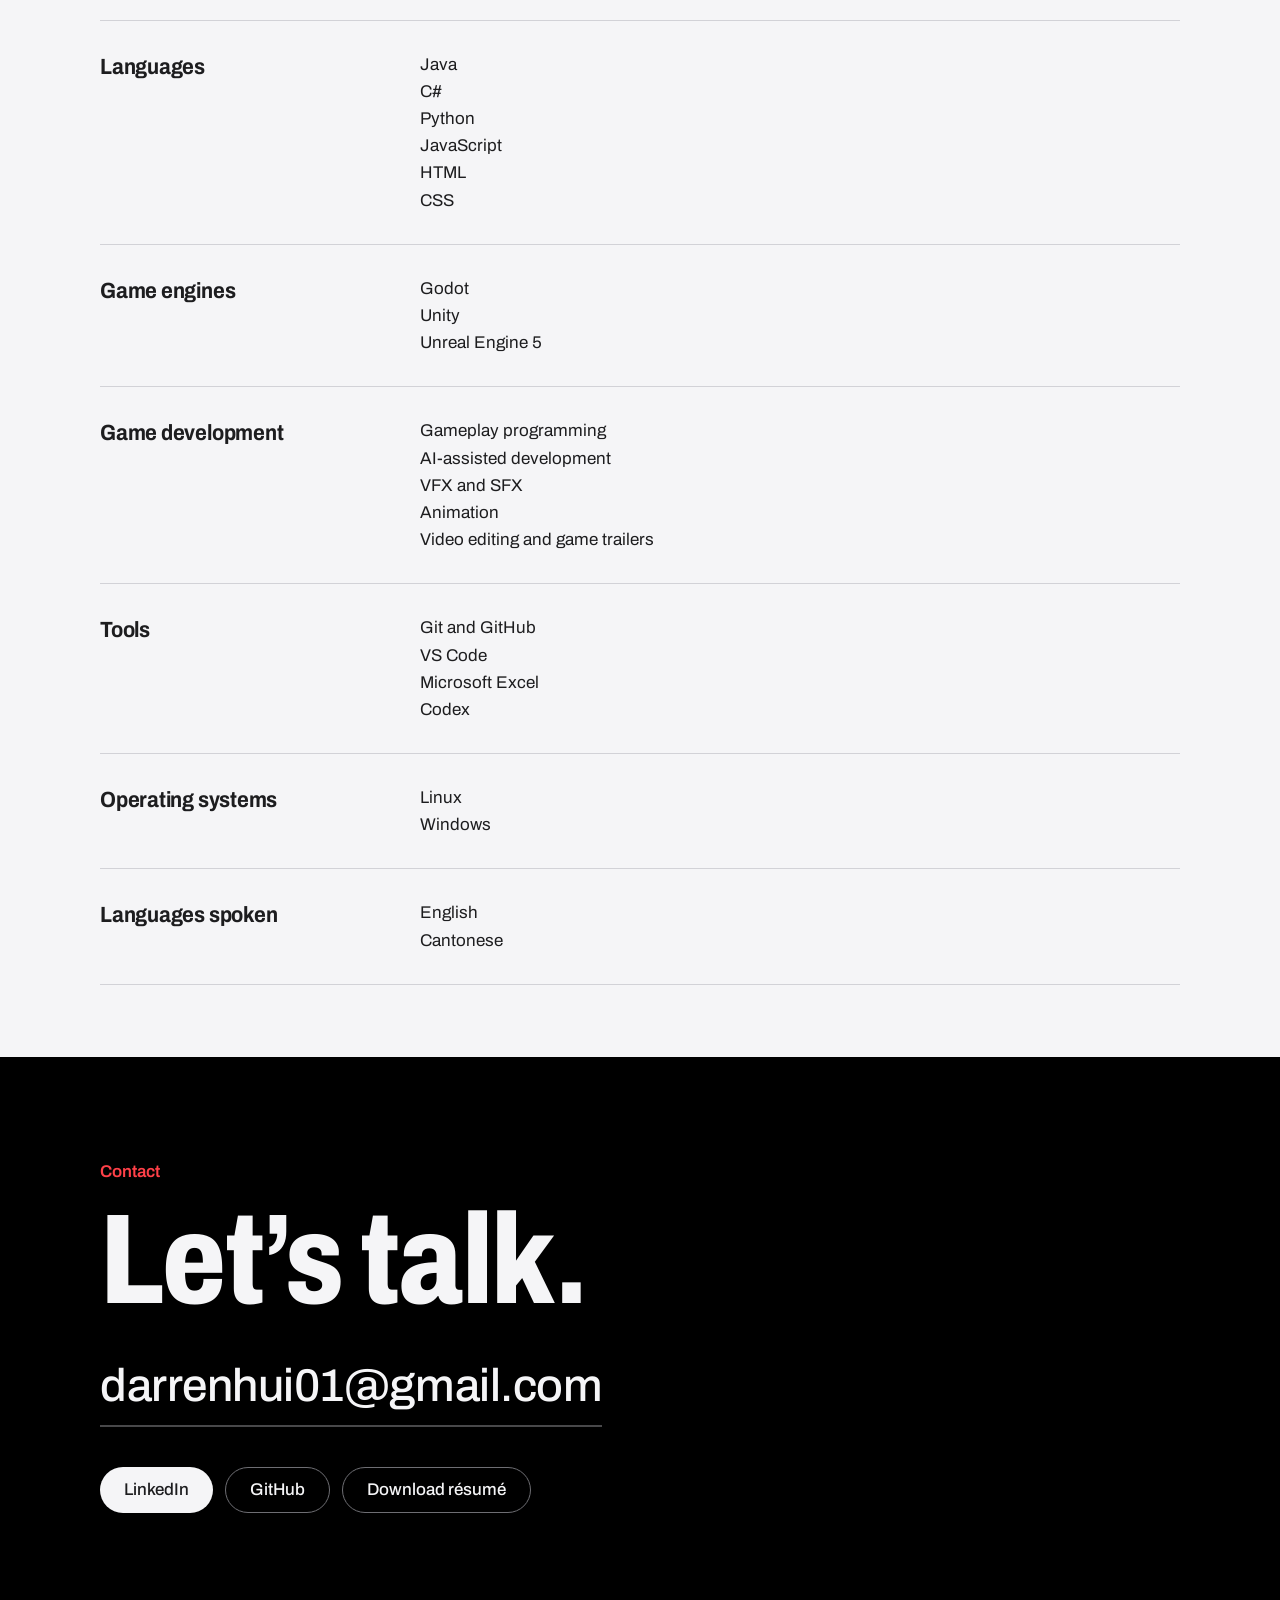
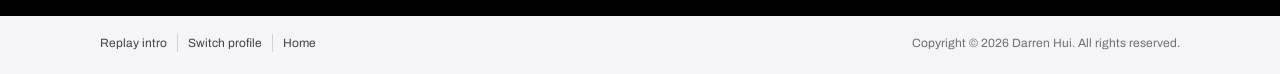
==== commit eeabe354: "Project cards: render flat when not hovered so they stay sharp" ====
--- a/about.html
+++ b/about.html
@@ -10,7 +10,7 @@
   <link rel="preconnect" href="https://fonts.googleapis.com">
   <link rel="preconnect" href="https://fonts.gstatic.com" crossorigin>
   <link href="https://fonts.googleapis.com/css2?family=Archivo:wdth,wght@62..125,100..900&family=Caveat:wght@500;700&display=swap" rel="stylesheet">
-  <link rel="stylesheet" href="styles.css?v=55">
+  <link rel="stylesheet" href="styles.css?v=56">
 </head>
 <body class="page-about site-ready">
   <div id="site" class="site">
@@ -141,7 +141,7 @@
     </footer>
   </div>
 
-  <script src="data.js?v=55"></script>
-  <script src="script.js?v=55"></script>
+  <script src="data.js?v=56"></script>
+  <script src="script.js?v=56"></script>
 </body>
 </html>
--- a/styles.css
+++ b/styles.css
@@ -1025,3 +1025,9 @@
 .fun-games li.fresh { animation: chipIn .5s cubic-bezier(.3, 1.4, .5, 1) both; }
 @keyframes chipIn { from { transform: scale(.6); opacity: 0; } to { transform: none; opacity: 1; } }
 @media (prefers-reduced-motion: reduce) { .fun-games li.fresh { animation: none; } }
+
+/* ---------- crisp cards: flat (no 3D layer) unless you're hovering, and only one zoom ---------- */
+.tilt { transform: none; }
+.tilt.hovering { transform: perspective(1100px) rotateX(var(--rx, 0deg)) rotateY(var(--ry, 0deg)) scale(var(--ts, 1)); }
+.lu-media:hover .media { transform: none; }
+.media-card, .mc-title, .mc-meta { -webkit-font-smoothing: antialiased; }
